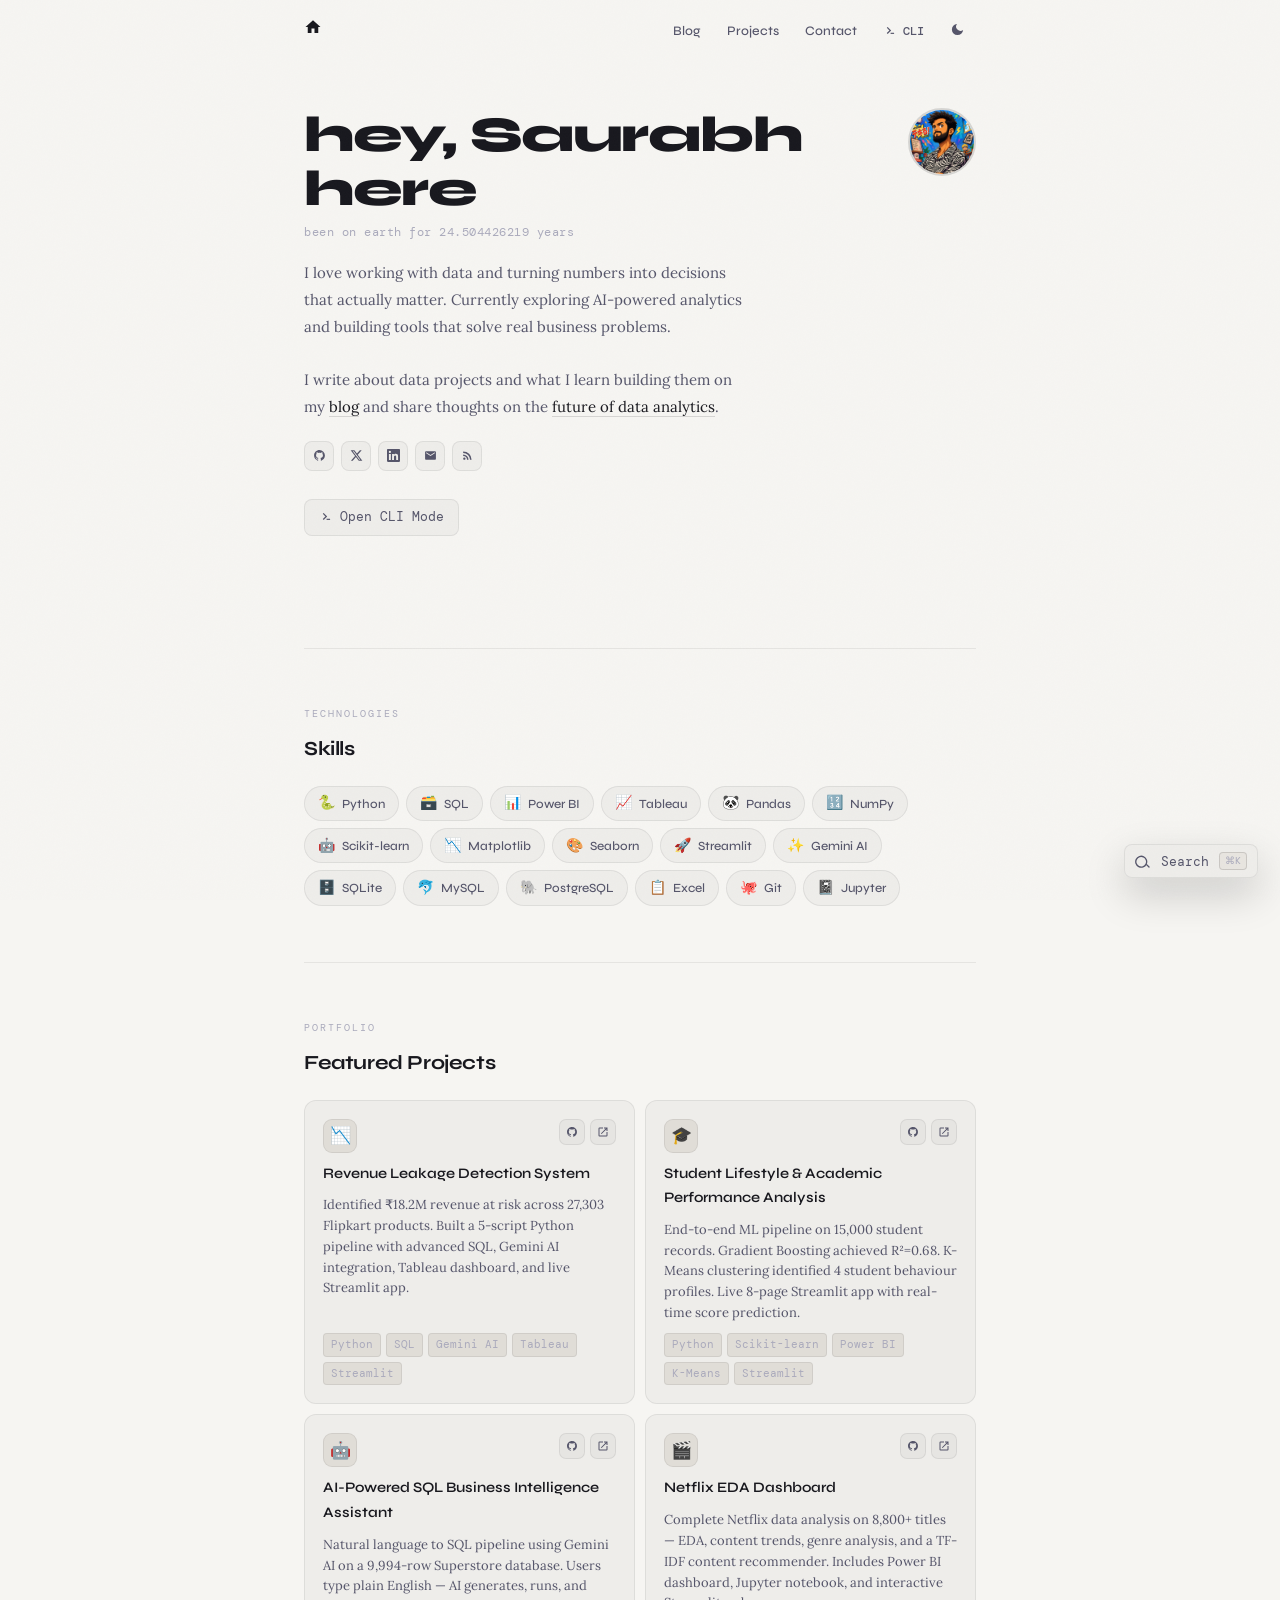
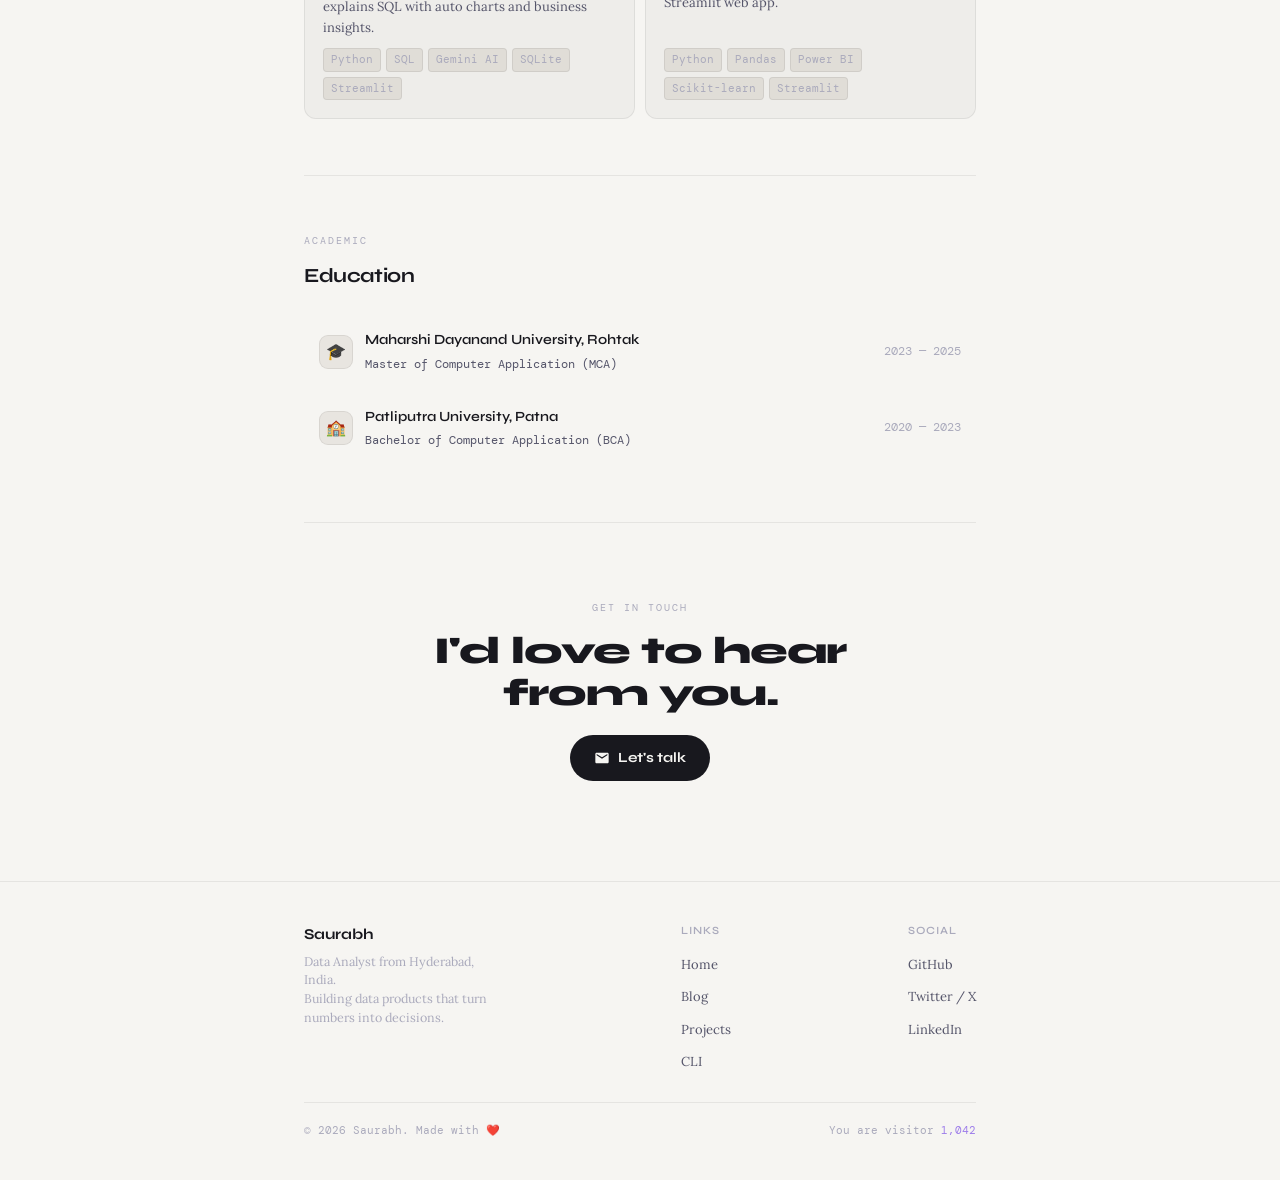
==== index.html @ 4513fb83 "first commit" ====
<!DOCTYPE html>
<html lang="en" data-theme="dark">
<head>
  <meta charset="UTF-8" />
  <meta name="viewport" content="width=device-width, initial-scale=1.0" />
  <title>Saurabh — Data Analyst</title>
  <meta name="description" content="Data Analyst with a passion for extracting insights from data." />
  <link rel="icon" type="image/png" href="assets/photo1.png">
  <link rel="preconnect" href="https://fonts.googleapis.com" />
  <link rel="preconnect" href="https://fonts.gstatic.com" crossorigin />
  <link href="https://fonts.googleapis.com/css2?family=Syne:wght@400;500;600;700;800&family=DM+Mono:ital,wght@0,300;0,400;0,500;1,300&family=Lora:ital,wght@0,400;0,500;1,400&display=swap" rel="stylesheet" />
  <link rel="stylesheet" href="css/style.css" />
  <script>
    (function(){const t=localStorage.getItem('theme');if(t)document.documentElement.setAttribute('data-theme',t);})();
  </script>
</head>
<body>

<!-- TOP NAV -->
<nav class="top-nav" id="top-nav">
  <div class="wrap nav-row">
    <a href="index.html" class="nav-logo" title="Home" aria-label="Home">
      <svg width="18" height="18" viewBox="0 0 24 24" fill="currentColor"><path d="M10 20v-6h4v6h5v-8h3L12 3 2 12h3v8z"/></svg>
    </a>
    <button class="nav-btn nav-theme-mobile" onclick="toggleTheme()" title="Toggle theme">
      <span class="theme-icon"></span>
    </button>
    <button class="nav-toggle" id="nav-toggle" aria-label="Open menu" aria-expanded="false">
      <span></span>
    </button>
    <div class="nav-right">
      <a href="pages/blog.html" class="nav-link">Blog</a>
      <a href="#projects" class="nav-link">Projects</a>
      <a href="#contact" class="nav-link">Contact</a>
      <a href="pages/cli.html" class="nav-link" style="font-family:var(--f-mono);font-size:12px">
        <svg width="14" height="14" viewBox="0 0 24 24" fill="currentColor"><path d="m8 5-1.5 1.5L11 11l-4.5 4.5L8 17l6-6z"/><path d="M13 15h6v2h-6z"/></svg>
        CLI
      </a>
      <button class="nav-search-btn" data-search-trigger title="Search (⌘K)">
        <svg viewBox="0 0 24 24"><path d="M21 21l-4.35-4.35M16.65 16.65A7.5 7.5 0 1 0 2 9.5a7.5 7.5 0 0 0 14.65 7.15z" stroke="currentColor" stroke-width="2" fill="none" stroke-linecap="round"/></svg>
        Search
        <span class="nav-search-kbd">⌘K</span>
      </button>
      <button class="nav-btn" onclick="toggleTheme()" title="Toggle theme">
        <span class="theme-icon"></span>
      </button>
    </div>
  </div>
  <div class="mobile-nav-panel" id="mobile-nav-panel" aria-hidden="true">
    <a href="pages/blog.html" class="nav-link">Blog</a>
    <a href="#projects" class="nav-link">Projects</a>
    <a href="#contact" class="nav-link">Contact</a>
    <a href="pages/cli.html" class="nav-link" style="font-family:var(--f-mono);font-size:12px">
      <svg width="14" height="14" viewBox="0 0 24 24" fill="currentColor"><path d="m8 5-1.5 1.5L11 11l-4.5 4.5L8 17l6-6z"/><path d="M13 15h6v2h-6z"/></svg>
      CLI
    </a>
    <button class="nav-search-btn" data-search-trigger title="Search (⌘K)">
      <svg viewBox="0 0 24 24"><path d="M21 21l-4.35-4.35M16.65 16.65A7.5 7.5 0 1 0 2 9.5a7.5 7.5 0 0 0 14.65 7.15z" stroke="currentColor" stroke-width="2" fill="none" stroke-linecap="round"/></svg>
      Search
      <span class="nav-search-kbd">⌘K</span>
    </button>
  </div>
</nav>

<!-- HERO -->
<section class="hero">
  <div class="wrap">
    <div class="hero-top">
      <div class="hero-text">
        <h1 class="hero-h1">hey, Saurabh<br>here</h1>
        <p class="hero-tag">been on earth for <span id="age-text">22.000000000</span> years</p>
        <p class="hero-bio">
           I love working with data and turning numbers into decisions 
  that actually matter. Currently exploring AI-powered analytics 
  and building tools that solve real business problems.<br><br>
          I write about data projects and what I learn building them on 
  my <a href="pages/blog.html">blog</a> and share thoughts on the
          <a href="https://twitter.com/" target="_blank" rel="noopener">future of data analytics</a>.
        </p>
        <div class="social-row">
          <a href="https://github.com/SaurabhAnand56" target="_blank" rel="noopener" class="soc-link" title="GitHub">
            <svg viewBox="0 0 24 24"><path d="M12 2C6.48 2 2 6.48 2 12c0 4.42 2.87 8.17 6.84 9.5.5.08.66-.23.66-.5v-1.69c-2.77.6-3.36-1.34-3.36-1.34-.46-1.16-1.11-1.47-1.11-1.47-.91-.62.07-.6.07-.6 1 .07 1.53 1.03 1.53 1.03.87 1.52 2.34 1.07 2.91.83.09-.65.35-1.09.63-1.34-2.22-.25-4.55-1.11-4.55-4.92 0-1.11.38-2 1.03-2.71-.1-.25-.45-1.29.1-2.64 0 0 .84-.27 2.75 1.02.79-.22 1.65-.33 2.5-.33s1.71.11 2.5.33c1.91-1.29 2.75-1.02 2.75-1.02.55 1.35.2 2.39.1 2.64.65.71 1.03 1.6 1.03 2.71 0 3.82-2.34 4.66-4.57 4.91.36.31.69.92.69 1.85V21c0 .27.16.59.67.5C19.14 20.16 22 16.42 22 12A10 10 0 0 0 12 2z"/></svg>
          </a>
          <a href="https://x.com/Saurabh_Anand56" target="_blank" rel="noopener" class="soc-link" title="Twitter">
            <svg viewBox="0 0 24 24"><path d="M18.244 2.25h3.308l-7.227 8.26 8.502 11.24H16.17l-5.214-6.817L4.99 21.75H1.68l7.73-8.835L1.254 2.25H8.08l4.713 6.231zm-1.161 17.52h1.833L7.084 4.126H5.117z"/></svg>
          </a>
          <a href="https://www.linkedin.com/in/saurabhanand56/" target="_blank" rel="noopener" class="soc-link" title="LinkedIn">
            <svg viewBox="0 0 24 24"><path d="M20.447 20.452h-3.554v-5.569c0-1.328-.027-3.037-1.852-3.037-1.853 0-2.136 1.445-2.136 2.939v5.667H9.351V9h3.414v1.561h.046c.477-.9 1.637-1.85 3.37-1.85 3.601 0 4.267 2.37 4.267 5.455v6.286zM5.337 7.433a2.062 2.062 0 0 1-2.063-2.065 2.064 2.064 0 1 1 2.063 2.065zm1.782 13.019H3.555V9h3.564v11.452zM22.225 0H1.771C.792 0 0 .774 0 1.729v20.542C0 23.227.792 24 1.771 24h20.451C23.2 24 24 23.227 24 22.271V1.729C24 .774 23.2 0 22.222 0h.003z"/></svg>
          </a>
          <a href="mailto:saurabhcimage@gmail.com" class="soc-link" title="Email">
            <svg viewBox="0 0 24 24"><path d="M20 4H4c-1.1 0-2 .9-2 2v12c0 1.1.9 2 2 2h16c1.1 0 2-.9 2-2V6c0-1.1-.9-2-2-2zm0 4-8 5-8-5V6l8 5 8-5v2z"/></svg>
          </a>
          <a href="#" class="soc-link" title="RSS Feed">
            <svg viewBox="0 0 24 24"><path d="M6.18 15.64a2.18 2.18 0 0 1 2.18 2.18C8.36 19.01 7.38 20 6.18 20 4.98 20 4 19.01 4 17.82a2.18 2.18 0 0 1 2.18-2.18M4 4.44A15.56 15.56 0 0 1 19.56 20h-2.83A12.73 12.73 0 0 0 4 7.27V4.44m0 5.66a9.9 9.9 0 0 1 9.9 9.9h-2.83A7.07 7.07 0 0 0 4 12.93V10.1z"/></svg>
          </a>
        </div>
      </div>

      <div class="flip-wrap" title="Hover me!">
        <div class="flip-inner">
          <div class="flip-front">
            <div class="avatar-placeholder">
              <img src="assets/photo1.png" alt="Saurabh Anand">
        
        
      </div>
          </div>
          <div class="flip-back">
            <div class="avatar-placeholder"><img src="assets/photo2.png" alt="Saurabh Anand"></div>
          </div>
        </div>
      </div>
    </div>

    <div class="hero-actions">
      <a href="pages/cli.html" style="display:inline-flex;align-items:center;gap:7px;font-family:var(--f-mono);font-size:12.5px;color:var(--text2);padding:7px 14px;border-radius:8px;border:1px solid var(--border);background:var(--surface);transition:all .2s;text-decoration:none" onmouseover="this.style.borderColor='var(--border2)';this.style.color='var(--text)'" onmouseout="this.style.borderColor='var(--border)';this.style.color='var(--text2)'">
        <svg width="14" height="14" viewBox="0 0 24 24" fill="currentColor"><path d="m8 5-1.5 1.5L11 11l-4.5 4.5L8 17l6-6z"/><path d="M13 15h6v2h-6z"/></svg>
        Open CLI Mode
      </a>
    </div>
  </div>
</section>

<div class="wrap">

  <!-- SKILLS -->
  <div class="sec-divider"></div>
  <section id="skills" class="reveal">
    <p class="sec-label">Technologies</p>
    <p class="sec-title">Skills</p>
   <div class="skills-wrap">
  <span class="skill-pill"><span class="si">🐍</span> Python</span>
  <span class="skill-pill"><span class="si">🗃️</span> SQL</span>
  <span class="skill-pill"><span class="si">📊</span> Power BI</span>
  <span class="skill-pill"><span class="si">📈</span> Tableau</span>
  <span class="skill-pill"><span class="si">🐼</span> Pandas</span>
  <span class="skill-pill"><span class="si">🔢</span> NumPy</span>
  <span class="skill-pill"><span class="si">🤖</span> Scikit-learn</span>
  <span class="skill-pill"><span class="si">📉</span> Matplotlib</span>
  <span class="skill-pill"><span class="si">🎨</span> Seaborn</span>
  <span class="skill-pill"><span class="si">🚀</span> Streamlit</span>
  <span class="skill-pill"><span class="si">✨</span> Gemini AI</span>
  <span class="skill-pill"><span class="si">🗄️</span> SQLite</span>
  <span class="skill-pill"><span class="si">🐬</span> MySQL</span>
  <span class="skill-pill"><span class="si">🐘</span> PostgreSQL</span>
  <span class="skill-pill"><span class="si">📋</span> Excel</span>
  <span class="skill-pill"><span class="si">🐙</span> Git</span>
  <span class="skill-pill"><span class="si">📓</span> Jupyter</span>
</div>
  </section>

  <!-- WORK EXPERIENCE -->
  <!-- <div class="sec-divider"></div>
  <section id="work" class="reveal">
    <p class="sec-label">Career</p>
    <p class="sec-title">Work Experience</p>
    <div class="work-list">
      <div class="work-item">
        <div class="work-l">
          <div class="work-logo">🏢</div>
          <div>
            <div class="work-company">ABC Tech <span class="tag-pill">Full-time</span></div>
            <div class="work-role">Full Stack Developer</div>
          </div>
        </div>
        <div class="work-date">Jan 2024 — Present</div>
      </div>
      <div class="work-item">
        <div class="work-l">
          <div class="work-logo">💼</div>
          <div>
            <div class="work-company">Freelance</div>
            <div class="work-role">Full Stack Developer</div>
          </div>
        </div>
        <div class="work-date">2023 — Present</div>
      </div>
    </div>
  </section> -->

  <!-- PROJECTS -->
  <div class="sec-divider"></div>
  <section id="projects" class="reveal">
    <p class="sec-label">Portfolio</p>
    <p class="sec-title">Featured Projects</p>
    <div class="proj-grid">
    <!-- Project 1 — Revenue Leakage Detection -->
<div class="proj-card stagger-1 reveal">
  <div class="proj-top">
    <div class="proj-icon">📉</div>
    <div class="proj-links">
      <a href="https://bit.ly/4cAy01D" target="_blank" class="proj-link" title="GitHub"><svg viewBox="0 0 24 24"><path d="M12 2C6.48 2 2 6.48 2 12c0 4.42 2.87 8.17 6.84 9.5.5.08.66-.23.66-.5v-1.69c-2.77.6-3.36-1.34-3.36-1.34-.46-1.16-1.11-1.47-1.11-1.47-.91-.62.07-.6.07-.6 1 .07 1.53 1.03 1.53 1.03.87 1.52 2.34 1.07 2.91.83.09-.65.35-1.09.63-1.34-2.22-.25-4.55-1.11-4.55-4.92 0-1.11.38-2 1.03-2.71-.1-.25-.45-1.29.1-2.64 0 0 .84-.27 2.75 1.02.79-.22 1.65-.33 2.5-.33s1.71.11 2.5.33c1.91-1.29 2.75-1.02 2.75-1.02.55 1.35.2 2.39.1 2.64.65.71 1.03 1.6 1.03 2.71 0 3.82-2.34 4.66-4.57 4.91.36.31.69.92.69 1.85V21c0 .27.16.59.67.5C19.14 20.16 22 16.42 22 12A10 10 0 0 0 12 2z"/></svg></a>
      <a href="https://bit.ly/4uf8DZe" target="_blank" class="proj-link" title="Live Demo"><svg viewBox="0 0 24 24"><path d="M19 19H5V5h7V3H5a2 2 0 0 0-2 2v14a2 2 0 0 0 2 2h14a2 2 0 0 0 2-2v-7h-2v7zM14 3v2h3.59l-9.83 9.83 1.41 1.41L19 6.41V10h2V3h-7z"/></svg></a>
    </div>
  </div>
  <div class="proj-name">Revenue Leakage Detection System</div>
  <div class="proj-desc">Identified ₹18.2M revenue at risk across 27,303 Flipkart products. Built a 5-script Python pipeline with advanced SQL, Gemini AI integration, Tableau dashboard, and live Streamlit app.</div>
  <div class="proj-tags"><span class="proj-tag">Python</span><span class="proj-tag">SQL</span><span class="proj-tag">Gemini AI</span><span class="proj-tag">Tableau</span><span class="proj-tag">Streamlit</span></div>
</div>

      <!-- Project 2 — Student Lifestyle ML -->
<div class="proj-card stagger-2 reveal">
  <div class="proj-top">
    <div class="proj-icon">🎓</div>
    <div class="proj-links">
      <a href="https://bit.ly/student-perf-analysis" target="_blank" class="proj-link" title="GitHub"><svg viewBox="0 0 24 24"><path d="M12 2C6.48 2 2 6.48 2 12c0 4.42 2.87 8.17 6.84 9.5.5.08.66-.23.66-.5v-1.69c-2.77.6-3.36-1.34-3.36-1.34-.46-1.16-1.11-1.47-1.11-1.47-.91-.62.07-.6.07-.6 1 .07 1.53 1.03 1.53 1.03.87 1.52 2.34 1.07 2.91.83.09-.65.35-1.09.63-1.34-2.22-.25-4.55-1.11-4.55-4.92 0-1.11.38-2 1.03-2.71-.1-.25-.45-1.29.1-2.64 0 0 .84-.27 2.75 1.02.79-.22 1.65-.33 2.5-.33s1.71.11 2.5.33c1.91-1.29 2.75-1.02 2.75-1.02.55 1.35.2 2.39.1 2.64.65.71 1.03 1.6 1.03 2.71 0 3.82-2.34 4.66-4.57 4.91.36.31.69.92.69 1.85V21c0 .27.16.59.67.5C19.14 20.16 22 16.42 22 12A10 10 0 0 0 12 2z"/></svg></a>
      <a href="https://bit.ly/student-life-perf" target="_blank" class="proj-link" title="Live Demo"><svg viewBox="0 0 24 24"><path d="M19 19H5V5h7V3H5a2 2 0 0 0-2 2v14a2 2 0 0 0 2 2h14a2 2 0 0 0 2-2v-7h-2v7zM14 3v2h3.59l-9.83 9.83 1.41 1.41L19 6.41V10h2V3h-7z"/></svg></a>
    </div>
  </div>
  <div class="proj-name">Student Lifestyle & Academic Performance Analysis</div>
  <div class="proj-desc">End-to-end ML pipeline on 15,000 student records. Gradient Boosting achieved R²=0.68. K-Means clustering identified 4 student behaviour profiles. Live 8-page Streamlit app with real-time score prediction.</div>
  <div class="proj-tags"><span class="proj-tag">Python</span><span class="proj-tag">Scikit-learn</span><span class="proj-tag">Power BI</span><span class="proj-tag">K-Means</span><span class="proj-tag">Streamlit</span></div>
</div>

      <!-- Project 3 — AI SQL BI Assistant -->
<div class="proj-card stagger-3 reveal">
  <div class="proj-top">
    <div class="proj-icon">🤖</div>
    <div class="proj-links">
      <a href="https://bit.ly/42uY5sT" target="_blank" class="proj-link" title="GitHub"><svg viewBox="0 0 24 24"><path d="M12 2C6.48 2 2 6.48 2 12c0 4.42 2.87 8.17 6.84 9.5.5.08.66-.23.66-.5v-1.69c-2.77.6-3.36-1.34-3.36-1.34-.46-1.16-1.11-1.47-1.11-1.47-.91-.62.07-.6.07-.6 1 .07 1.53 1.03 1.53 1.03.87 1.52 2.34 1.07 2.91.83.09-.65.35-1.09.63-1.34-2.22-.25-4.55-1.11-4.55-4.92 0-1.11.38-2 1.03-2.71-.1-.25-.45-1.29.1-2.64 0 0 .84-.27 2.75 1.02.79-.22 1.65-.33 2.5-.33s1.71.11 2.5.33c1.91-1.29 2.75-1.02 2.75-1.02.55 1.35.2 2.39.1 2.64.65.71 1.03 1.6 1.03 2.71 0 3.82-2.34 4.66-4.57 4.91.36.31.69.92.69 1.85V21c0 .27.16.59.67.5C19.14 20.16 22 16.42 22 12A10 10 0 0 0 12 2z"/></svg></a>
      <a href="https://bit.ly/4cUtPwB" target="_blank" class="proj-link" title="Live Demo"><svg viewBox="0 0 24 24"><path d="M19 19H5V5h7V3H5a2 2 0 0 0-2 2v14a2 2 0 0 0 2 2h14a2 2 0 0 0 2-2v-7h-2v7zM14 3v2h3.59l-9.83 9.83 1.41 1.41L19 6.41V10h2V3h-7z"/></svg></a>
    </div>
  </div>
  <div class="proj-name">AI-Powered SQL Business Intelligence Assistant</div>
  <div class="proj-desc">Natural language to SQL pipeline using Gemini AI on a 9,994-row Superstore database. Users type plain English — AI generates, runs, and explains SQL with auto charts and business insights.</div>
  <div class="proj-tags"><span class="proj-tag">Python</span><span class="proj-tag">SQL</span><span class="proj-tag">Gemini AI</span><span class="proj-tag">SQLite</span><span class="proj-tag">Streamlit</span></div>
</div>

      <!-- Project 4 — Netflix EDA Dashboard -->
<div class="proj-card stagger-4 reveal">
  <div class="proj-top">
    <div class="proj-icon">🎬</div>
    <div class="proj-links">
      <a href="https://bit.ly/4t6y6Tt" target="_blank" class="proj-link" title="GitHub"><svg viewBox="0 0 24 24"><path d="M12 2C6.48 2 2 6.48 2 12c0 4.42 2.87 8.17 6.84 9.5.5.08.66-.23.66-.5v-1.69c-2.77.6-3.36-1.34-3.36-1.34-.46-1.16-1.11-1.47-1.11-1.47-.91-.62.07-.6.07-.6 1 .07 1.53 1.03 1.53 1.03.87 1.52 2.34 1.07 2.91.83.09-.65.35-1.09.63-1.34-2.22-.25-4.55-1.11-4.55-4.92 0-1.11.38-2 1.03-2.71-.1-.25-.45-1.29.1-2.64 0 0 .84-.27 2.75 1.02.79-.22 1.65-.33 2.5-.33s1.71.11 2.5.33c1.91-1.29 2.75-1.02 2.75-1.02.55 1.35.2 2.39.1 2.64.65.71 1.03 1.6 1.03 2.71 0 3.82-2.34 4.66-4.57 4.91.36.31.69.92.69 1.85V21c0 .27.16.59.67.5C19.14 20.16 22 16.42 22 12A10 10 0 0 0 12 2z"/></svg></a>
      <a href="https://netflixeda.streamlit.app/" target="_blank" class="proj-link" title="Live Demo"><svg viewBox="0 0 24 24"><path d="M19 19H5V5h7V3H5a2 2 0 0 0-2 2v14a2 2 0 0 0 2 2h14a2 2 0 0 0 2-2v-7h-2v7zM14 3v2h3.59l-9.83 9.83 1.41 1.41L19 6.41V10h2V3h-7z"/></svg></a>
    </div>
  </div>
  <div class="proj-name">Netflix EDA Dashboard</div>
  <div class="proj-desc">Complete Netflix data analysis on 8,800+ titles — EDA, content trends, genre analysis, and a TF-IDF content recommender. Includes Power BI dashboard, Jupyter notebook, and interactive Streamlit web app.</div>
  <div class="proj-tags"><span class="proj-tag">Python</span><span class="proj-tag">Pandas</span><span class="proj-tag">Power BI</span><span class="proj-tag">Scikit-learn</span><span class="proj-tag">Streamlit</span></div>
</div>

      
    </div>
  </section>

  <!-- EDUCATION -->
<div class="sec-divider"></div>
<section id="education" class="reveal">
  <p class="sec-label">Academic</p>
  <p class="sec-title">Education</p>
  <div class="edu-list">

    <div class="edu-item">
      <div class="edu-l">
        <div class="edu-logo">🎓</div>
        <div>
          <div class="edu-school">Maharshi Dayanand University, Rohtak</div>
          <div class="edu-degree">Master of Computer Application (MCA)</div>
        </div>
      </div>
      <div class="edu-date">2023 — 2025</div>
    </div>

    <div class="edu-item">
      <div class="edu-l">
        <div class="edu-logo">🏫</div>
        <div>
          <div class="edu-school">Patliputra University, Patna</div>
          <div class="edu-degree">Bachelor of Computer Application (BCA)</div>
        </div>
      </div>
      <div class="edu-date">2020 — 2023</div>
    </div>

  </div>
</section>

  <!-- CONTACT -->
  <div class="sec-divider"></div>
  <section id="contact" class="contact-section reveal">
    <p class="contact-label">Get in touch</p>
    <h2 class="contact-h">I'd love to hear<br>from you.</h2>
    <a href="mailto:saurabhcimage@gmail.com" class="cta-btn">
      <svg width="16" height="16" viewBox="0 0 24 24" fill="currentColor"><path d="M20 4H4c-1.1 0-2 .9-2 2v12c0 1.1.9 2 2 2h16c1.1 0 2-.9 2-2V6c0-1.1-.9-2-2-2zm0 4-8 5-8-5V6l8 5 8-5v2z"/></svg>
      Let's talk
    </a>
  </section>

</div>

<!-- FOOTER -->
<footer>
  <div class="wrap">
    <div class="footer-row">
      <div class="footer-brand">
        <div class="brand-name">Saurabh</div>
<p>Data Analyst from Hyderabad, India.<br>
Building data products that turn numbers into decisions.</p>
      </div>
      <div class="footer-col">
        <h4>Links</h4>
        <ul>
          <li><a href="index.html">Home</a></li>
          <li><a href="pages/blog.html">Blog</a></li>
          <li><a href="#projects">Projects</a></li>
          <li><a href="pages/cli.html">CLI</a></li>
        </ul>
      </div>
      <div class="footer-col">
        <h4>Social</h4>
        <ul>
          <li><a href="https://github.com/SaurabhAnand56" target="_blank">GitHub</a></li>
          <li><a href="https://x.com/Saurabh_Anand56" target="_blank">Twitter / X</a></li>
          <li><a href="https://linkedin.com/in/saurabhanand56" target="_blank">LinkedIn</a></li>
        </ul>
      </div>
    </div>
    <div class="footer-bottom">
      <span>© 2026 Saurabh. Made with ❤️</span>
      <span>You are visitor <span class="visitor" id="visitor-count">—</span></span>
    </div>
  </div>
</footer>

<!-- BOTTOM DOCK -->
<nav class="dock" id="bottom-dock">
  <button class="dock-btn on" onclick="window.location.href='index.html'" title="Home">
    <svg viewBox="0 0 24 24"><path d="M10 20v-6h4v6h5v-8h3L12 3 2 12h3v8z"/></svg>
  </button>
  <button class="dock-btn" onclick="window.location.href='pages/blog.html'" title="Blog">
    <svg viewBox="0 0 24 24"><path d="M19 3H5c-1.1 0-2 .9-2 2v14c0 1.1.9 2 2 2h14c1.1 0 2-.9 2-2V5c0-1.1-.9-2-2-2zm-5 14H7v-2h7v2zm3-4H7v-2h10v2zm0-4H7V7h10v2z"/></svg>
  </button>
  <button class="dock-btn" onclick="window.location.href='index.html#projects'" title="Projects">
    <svg viewBox="0 0 24 24"><path d="M3 3h8v8H3zm10 0h8v8h-8zM3 13h8v8H3zm10 0h8v8h-8z"/></svg>
  </button>
  <div class="dock-sep"></div>
  <button class="dock-btn" onclick="window.location.href='pages/cli.html'" title="CLI Mode">
    <svg viewBox="0 0 24 24"><path d="m8 5-1.5 1.5L11 11l-4.5 4.5L8 17l6-6zm5 10h6v2h-6z"/></svg>
  </button>
  <button class="dock-btn" onclick="toggleTheme()" title="Toggle theme">
    <span class="theme-icon"></span>
  </button>
</nav>

<button class="search-float-btn" data-search-trigger title="Search (⌘K)">
  <svg viewBox="0 0 24 24"><path d="M21 21l-4.35-4.35M16.65 16.65A7.5 7.5 0 1 0 2 9.5a7.5 7.5 0 0 0 14.65 7.15z" stroke="currentColor" stroke-width="2" fill="none" stroke-linecap="round"/></svg>
  Search
  <span class="search-inp-kbd">⌘K</span>
</button>

<!-- SEARCH MODAL -->
<div class="search-overlay" id="search-overlay">
  <div class="search-box">
    <div class="search-input-row">
      <svg viewBox="0 0 24 24"><path d="M21 21l-4.35-4.35M16.65 16.65A7.5 7.5 0 1 0 2 9.5a7.5 7.5 0 0 0 14.65 7.15z" stroke="currentColor" stroke-width="2" fill="none" stroke-linecap="round"/></svg>
      <input id="search-inp" class="search-inp" type="text" placeholder="Type a command or search..." autocomplete="off" spellcheck="false" />
      <button class="search-close-btn" type="button" aria-label="Close search">×</button>
      <span class="search-inp-kbd">ESC</span>
    </div>
    <div class="search-results" id="search-results"></div>
    <div class="search-footer">
      <span class="search-footer-kbd">↑↓</span> navigate &nbsp;
      <span class="search-footer-kbd">↵</span> select &nbsp;
      <span class="search-footer-kbd">ESC</span> close
    </div>
  </div>
</div>

<script src="js/main.js"></script>
</body>
</html>
---- css/style.css ----
/* ================================================
   SAURABH PORTFOLIO — style.css
   ================================================ */

@import url('https://fonts.googleapis.com/css2?family=Syne:wght@400;500;600;700;800&family=DM+Mono:ital,wght@0,300;0,400;0,500;1,300&family=Lora:ital,wght@0,400;0,500;1,400&display=swap');

/* ── TOKENS ── */
:root {
  --bg:          #0c0c0f;
  --bg2:         #111115;
  --bg3:         #18181e;
  --bg4:         #202028;
  --surface:     rgba(255,255,255,0.035);
  --surface2:    rgba(255,255,255,0.07);
  --border:      rgba(255,255,255,0.07);
  --border2:     rgba(255,255,255,0.13);
  --text:        #ededf2;
  --text2:       #8888a0;
  --text3:       #44445a;
  --accent:      #9d7dea;
  --accent-glow: rgba(157,125,234,0.18);
  --green:       #4ade80;
  --yellow:      #fbbf24;
  --red:         #f87171;
  --radius:      12px;
  --shadow:      0 8px 40px rgba(0,0,0,0.55);
  --f-head:      'Syne', sans-serif;
  --f-body:      'Lora', serif;
  --f-mono:      'DM Mono', monospace;
  --ease:        cubic-bezier(0.4,0,0.2,1);
}

[data-theme="light"] {
  --bg:       #f6f5f2;
  --bg2:      #efede9;
  --bg3:      #e8e5e0;
  --bg4:      #e0ddd7;
  --surface:  rgba(0,0,0,0.03);
  --surface2: rgba(0,0,0,0.06);
  --border:   rgba(0,0,0,0.07);
  --border2:  rgba(0,0,0,0.13);
  --text:     #18181e;
  --text2:    #55556a;
  --text3:    #aaaabc;
  --shadow:   0 8px 40px rgba(0,0,0,0.1);
  --accent-glow: rgba(157,125,234,0.12);
}

/* ── BASE ── */
*,*::before,*::after{box-sizing:border-box;margin:0;padding:0}
html{scroll-behavior:smooth}
body{
  font-family:var(--f-body);
  background:var(--bg);
  color:var(--text);
  line-height:1.7;
  font-size:15px;
  transition:background .35s var(--ease),color .35s var(--ease);
  overflow-x:hidden;
  min-height:100vh;
}
a{color:inherit;text-decoration:none}
img{max-width:100%;display:block}
button{cursor:pointer;font-family:inherit}

/* subtle grain */
body::after{
  content:'';position:fixed;inset:0;
  background-image:url("data:image/svg+xml,%3Csvg xmlns='http://www.w3.org/2000/svg' width='300' height='300'%3E%3Cfilter id='n'%3E%3CfeTurbulence type='fractalNoise' baseFrequency='0.75' numOctaves='4' stitchTiles='stitch'/%3E%3C/filter%3E%3Crect width='300' height='300' filter='url(%23n)' opacity='1'/%3E%3C/svg%3E");
  opacity:.022;pointer-events:none;z-index:9999;
}

/* ── LAYOUT ── */
.wrap{max-width:720px;margin:0 auto;padding:0 24px}

/* ── TOP NAV ── */
.top-nav{
  position:fixed;top:0;left:0;right:0;z-index:500;
  padding:14px 0;
  transition:background .3s,border-color .3s,transform .3s,opacity .3s;
  border-bottom:1px solid transparent;
}
.top-nav.scrolled{
  background:rgba(12,12,15,.85);
  border-bottom-color:var(--border);
  backdrop-filter:blur(20px);
  -webkit-backdrop-filter:blur(20px);
}
.top-nav.hidden{
  transform:translateY(-100%);
  opacity:0;
  pointer-events:none;
}
[data-theme="light"] .top-nav.scrolled{background:rgba(246,245,242,.85)}
.nav-row{display:flex;align-items:center;justify-content:space-between}
.nav-logo{
  font-family:var(--f-head);font-size:14px;font-weight:700;
  color:var(--text);letter-spacing:-.3px;
}
.nav-right{display:flex;align-items:center;gap:4px}
.nav-toggle{display:none;align-items:center;justify-content:center;width:40px;height:40px;border:1px solid var(--border);border-radius:14px;background:var(--surface);color:var(--text2);cursor:pointer;transition:all .2s}
.nav-toggle:hover{background:var(--surface2);color:var(--text)}
.nav-toggle span{position:relative;width:18px;height:2px;background:currentColor;border-radius:2px}
.nav-toggle span::before,.nav-toggle span::after{content:'';position:absolute;left:0;width:18px;height:2px;background:currentColor;border-radius:2px}
.nav-toggle span::before{top:-6px}
.nav-toggle span::after{bottom:-6px}
.mobile-nav-panel{display:none;}
.nav-link,.nav-btn{
  font-family:var(--f-head);font-size:13px;font-weight:500;
  color:var(--text2);padding:6px 11px;border-radius:8px;
  border:none;background:transparent;
  transition:color .2s,background .2s;
  display:flex;align-items:center;gap:6px;
  text-decoration:none;
}
.nav-theme-mobile.nav-btn{display:none}
.nav-link:hover,.nav-btn:hover{color:var(--text);background:var(--surface2)}
.nav-link.active{color:var(--text)}
.nav-btn svg{width:15px;height:15px;fill:currentColor}

/* ── SEARCH BUTTON IN NAV ── */
.nav-search-btn{
  display:none;align-items:center;gap:7px;
  font-family:var(--f-mono);font-size:11.5px;
  color:var(--text3);padding:5px 10px;border-radius:8px;
  border:1px solid var(--border);background:var(--surface);
  cursor:pointer;transition:all .2s;
}
.nav-search-btn:hover{color:var(--text2);border-color:var(--border2);background:var(--surface2)}
.nav-search-btn svg{width:13px;height:13px;fill:currentColor;flex-shrink:0}
.nav-search-kbd{
  font-family:var(--f-mono);font-size:10px;
  color:var(--text3);background:var(--bg3);
  border:1px solid var(--border2);border-radius:4px;
  padding:1px 5px;line-height:1.4;
}
.search-close-btn{
  background:transparent;border:none;color:var(--text3);
  font-size:18px;width:30px;height:30px;
  display:flex;align-items:center;justify-content:center;
  border-radius:10px;cursor:pointer;transition:color .2s,background .2s;
}
.search-close-btn:hover{color:var(--text);background:var(--surface2)}

.search-float-btn{
  position:fixed;right:22px;bottom:22px;
  z-index:910;
  display:flex;align-items:center;gap:10px;
  padding:7px 10px;
  border-radius:8px;
  border:1px solid var(--border);
  background:var(--surface);
  color:var(--text2);
  font-family:var(--f-mono);
  font-size:13px;
  transition:transform .2s,background .2s,color .2s,box-shadow .2s;
  box-shadow:0 16px 40px rgba(0,0,0,.18);
}
.search-float-btn:hover{
  background:var(--surface2);
  color:var(--text);
  transform:translateY(-2px);
}
.search-float-btn svg{width:16px;height:16px;fill:currentColor;flex-shrink:0}
.search-float-btn .search-inp-kbd{
  font-family:var(--f-mono);font-size:10px;
  color:var(--text3);background:var(--bg3);
  border:1px solid var(--border2);border-radius:4px;
  padding:1px 5px;line-height:1.4;
}

/* ── BOTTOM DOCK ── */
.dock{
  position:fixed;bottom:24px;left:50%;
  transform:translateX(-50%) translateY(80px);
  z-index:600;
  background:var(--bg3);
  border:1px solid var(--border2);
  border-radius:100px;
  padding:8px 16px;
  display:flex;align-items:center;gap:2px;
  backdrop-filter:blur(24px);-webkit-backdrop-filter:blur(24px);
  box-shadow:var(--shadow);
  opacity:0;
  transition:transform .45s cubic-bezier(.34,1.56,.64,1), opacity .3s;
}
.dock.show{transform:translateX(-50%) translateY(0);opacity:1}
.dock-btn{
  width:34px;height:34px;border-radius:50%;
  background:transparent;border:none;
  color:var(--text2);
  display:flex;align-items:center;justify-content:center;
  transition:background .2s,color .2s,transform .2s;
  font-size:16px;position:relative;
}
.dock-btn:hover{background:var(--surface2);color:var(--text);transform:translateY(-3px)}
.dock-btn.on{color:var(--accent)}
.dock-btn svg{width:16px;height:16px;fill:currentColor}
.dock-sep{width:1px;height:18px;background:var(--border);margin:0 4px;flex-shrink:0}

/* ── PROFILE FLIP CARD ── */
.flip-wrap{
  position:relative;width:68px;height:68px;
  flex-shrink:0;perspective:700px;
}
.flip-inner{
  width:100%;height:100%;
  transform-style:preserve-3d;
  transition:transform .65s cubic-bezier(.4,0,.2,1);
}
.flip-wrap:hover .flip-inner{transform:rotateY(180deg)}
.flip-front,.flip-back{
  position:absolute;inset:0;border-radius:50%;
  overflow:hidden;backface-visibility:hidden;
  -webkit-backface-visibility:hidden;
  border:2px solid var(--border2);
}
.flip-back{
  transform:rotateY(180deg);
  border-color:var(--accent);
  box-shadow:0 0 0 3px var(--accent-glow);
}
.flip-front img,.flip-back img{width:100%;height:100%;object-fit:cover}

/* placeholder avatar */
.avatar-placeholder{
  width:100%;height:100%;
  background:var(--bg4);
  display:flex;align-items:center;justify-content:center;
  font-size:26px;
  user-select:none;
}

/* ── HERO ── */
.hero{padding:108px 0 56px}
.hero-top{
  display:flex;align-items:flex-start;
  justify-content:space-between;gap:20px;
  margin-bottom:28px;
}
.hero-h1{
  font-family:var(--f-head);
  font-size:clamp(34px,6vw,50px);
  font-weight:800;line-height:1.08;
  letter-spacing:-1.5px;color:var(--text);
  margin-bottom:6px;
}
.hero-tag{
  font-family:var(--f-mono);font-size:12px;
  color:var(--text3);letter-spacing:.5px;margin-bottom:18px;
}
.hero-bio{font-size:15px;color:var(--text2);max-width:440px;line-height:1.78}
.hero-bio a{
  color:var(--text);
  border-bottom:1px solid var(--border2);
  transition:border-color .2s,color .2s;
}
.hero-bio a:hover{color:var(--accent);border-color:var(--accent)}
.hero-actions{
  display:flex;align-items:center;gap:10px;
  flex-wrap:wrap;margin-top:24px;
}

/* ── SOCIAL ROW ── */
.social-row{display:flex;align-items:center;gap:7px;margin-top:20px}
.soc-link{
  width:30px;height:30px;border-radius:8px;
  border:1px solid var(--border);background:var(--surface);
  display:flex;align-items:center;justify-content:center;
  color:var(--text2);transition:all .2s;
}
.soc-link:hover{
  background:var(--bg3);border-color:var(--border2);
  color:var(--text);transform:translateY(-2px);
}
.soc-link svg{width:13px;height:13px;fill:currentColor}

/* ── SECTION META ── */
.sec-label{
  font-family:var(--f-mono);font-size:10px;
  letter-spacing:2px;text-transform:uppercase;
  color:var(--text3);margin-bottom:10px;
}
.sec-title{
  font-family:var(--f-head);font-size:20px;font-weight:700;
  color:var(--text);letter-spacing:-.4px;margin-bottom:20px;
}
.sec-divider{height:1px;background:var(--border);margin:56px 0}

/* ── SKILLS ── */
.skills-wrap{display:flex;flex-wrap:wrap;gap:7px}
.skill-pill{
  display:flex;align-items:center;gap:7px;
  padding:6px 13px;
  background:var(--surface);border:1px solid var(--border);
  border-radius:100px;
  font-family:var(--f-head);font-size:12.5px;font-weight:500;
  color:var(--text2);transition:all .2s;
}
.skill-pill:hover{
  background:var(--bg3);border-color:var(--border2);
  color:var(--text);transform:translateY(-1px);
}
.skill-pill .si{font-size:14px;line-height:1}

/* ── WORK LIST ── */
.work-list{display:flex;flex-direction:column;gap:0}
.work-item{
  display:flex;align-items:center;
  justify-content:space-between;
  padding:15px 14px;border-radius:var(--radius);
  border:1px solid transparent;
  transition:all .2s;gap:14px;
}
.work-item:hover{background:var(--surface);border-color:var(--border)}
.work-l{display:flex;align-items:center;gap:13px}
.work-logo{
  width:38px;height:38px;border-radius:10px;
  background:var(--bg3);border:1px solid var(--border);
  display:flex;align-items:center;justify-content:center;
  font-size:17px;flex-shrink:0;
}
.work-company{
  font-family:var(--f-head);font-size:14px;font-weight:600;
  color:var(--text);display:flex;align-items:center;gap:7px;margin-bottom:2px;
}
.work-role{font-family:var(--f-mono);font-size:12px;color:var(--text2)}
.work-date{
  font-family:var(--f-mono);font-size:11.5px;
  color:var(--text3);white-space:nowrap;flex-shrink:0;
}
.tag-pill{
  font-family:var(--f-mono);font-size:10px;
  padding:2px 7px;border-radius:4px;
  background:var(--bg3);border:1px solid var(--border2);
  color:var(--text3);
}

/* ── PROJECTS ── */
.proj-grid{display:grid;grid-template-columns:1fr 1fr;gap:10px}
.proj-card{
  background:var(--surface);border:1px solid var(--border);
  border-radius:var(--radius);padding:18px;
  display:flex;flex-direction:column;gap:9px;
  transition:all .25s;
}
.proj-card:hover{
  background:var(--bg3);border-color:var(--border2);
  transform:translateY(-2px);box-shadow:var(--shadow);
}
.proj-top{display:flex;align-items:flex-start;justify-content:space-between}
.proj-icon{
  width:34px;height:34px;border-radius:9px;
  background:var(--bg4);border:1px solid var(--border);
  display:flex;align-items:center;justify-content:center;font-size:17px;
}
.proj-links{display:flex;gap:5px}
.proj-link{
  width:26px;height:26px;border-radius:7px;
  background:var(--surface);border:1px solid var(--border);
  display:flex;align-items:center;justify-content:center;
  color:var(--text2);transition:all .2s;
}
.proj-link:hover{color:var(--text);border-color:var(--border2);background:var(--bg4)}
.proj-link svg{width:12px;height:12px;fill:currentColor}
.proj-name{
  font-family:var(--f-head);font-size:14.5px;font-weight:600;color:var(--text)
}
.proj-desc{font-size:13px;color:var(--text2);line-height:1.6}
.proj-tags{display:flex;flex-wrap:wrap;gap:5px;margin-top:auto}
.proj-tag{
  font-family:var(--f-mono);font-size:10.5px;
  padding:2px 7px;background:var(--bg4);
  border:1px solid var(--border);border-radius:4px;color:var(--text3);
}

/* ── EDUCATION ── */
.edu-list{display:flex;flex-direction:column;gap:0}
.edu-item{
  display:flex;align-items:center;
  justify-content:space-between;
  padding:14px 14px;border-radius:var(--radius);
  border:1px solid transparent;transition:all .2s;gap:14px;
}
.edu-item:hover{background:var(--surface);border-color:var(--border)}
.edu-l{display:flex;align-items:center;gap:12px}
.edu-logo{
  width:34px;height:34px;border-radius:9px;
  background:var(--bg3);border:1px solid var(--border);
  display:flex;align-items:center;justify-content:center;font-size:16px;
  flex-shrink:0;
}
.edu-school{
  font-family:var(--f-head);font-size:14px;font-weight:600;
  color:var(--text);margin-bottom:2px;
}
.edu-degree{font-family:var(--f-mono);font-size:12px;color:var(--text2)}
.edu-date{
  font-family:var(--f-mono);font-size:11.5px;
  color:var(--text3);white-space:nowrap;flex-shrink:0;
}

/* ── CONTACT ── */
.contact-section{padding:20px 0 60px;text-align:center}
.contact-label{
  font-family:var(--f-mono);font-size:10px;
  letter-spacing:2px;text-transform:uppercase;
  color:var(--text3);margin-bottom:14px;
}
.contact-h{
  font-family:var(--f-head);
  font-size:clamp(26px,5vw,38px);
  font-weight:800;color:var(--text);
  letter-spacing:-1px;margin-bottom:22px;line-height:1.1;
}
.cta-btn{
  display:inline-flex;align-items:center;gap:8px;
  background:var(--text);color:var(--bg);
  font-family:var(--f-head);font-size:14px;font-weight:700;
  padding:11px 24px;border-radius:100px;
  border:none;transition:all .2s;text-decoration:none;
}
.cta-btn:hover{transform:translateY(-2px);box-shadow:0 8px 28px rgba(0,0,0,.3)}

/* ── FOOTER ── */
footer{border-top:1px solid var(--border);padding:40px 0;margin-top:40px}
.footer-row{
  display:flex;align-items:flex-start;
  justify-content:space-between;gap:28px;flex-wrap:wrap;
}
.footer-brand .brand-name{
  font-family:var(--f-head);font-size:15px;font-weight:700;
  color:var(--text);margin-bottom:4px;
}
.footer-brand p{font-size:12.5px;color:var(--text3);max-width:200px;line-height:1.5}
.footer-col h4{
  font-family:var(--f-head);font-size:11px;font-weight:600;
  color:var(--text3);text-transform:uppercase;letter-spacing:1px;margin-bottom:10px;
}
.footer-col ul{list-style:none;display:flex;flex-direction:column;gap:7px}
.footer-col ul a{font-size:13px;color:var(--text2);transition:color .2s}
.footer-col ul a:hover{color:var(--text)}
.footer-bottom{
  border-top:1px solid var(--border);margin-top:28px;padding-top:18px;
  display:flex;align-items:center;justify-content:space-between;
  font-family:var(--f-mono);font-size:11px;color:var(--text3);
}
.visitor{color:var(--accent)}

/* ── ANIMATIONS ── */
@keyframes fadeUp{from{opacity:0;transform:translateY(18px)}to{opacity:1;transform:none}}
@keyframes blink{0%,100%{opacity:1}50%{opacity:0}}
.cursor{display:inline-block;width:2px;height:.9em;background:var(--text);vertical-align:middle;margin-left:1px;animation:blink 1s infinite}
.reveal{opacity:0;transform:translateY(20px);transition:opacity .6s var(--ease),transform .6s var(--ease)}
.reveal.in{opacity:1;transform:none}
.stagger-1{transition-delay:.05s}.stagger-2{transition-delay:.12s}
.stagger-3{transition-delay:.18s}.stagger-4{transition-delay:.25s}

/* ── BLOG PAGE ── */
.blog-hero{padding:108px 0 36px}
.blog-filters{display:flex;gap:7px;flex-wrap:wrap;margin-bottom:28px}
.filt-btn{
  font-family:var(--f-head);font-size:12px;font-weight:500;
  padding:5px 13px;border-radius:100px;
  border:1px solid var(--border);background:transparent;
  color:var(--text2);cursor:pointer;transition:all .2s;
}
.filt-btn:hover,.filt-btn.on{
  background:var(--text);color:var(--bg);border-color:var(--text);
}
.blog-list{display:flex;flex-direction:column}
.blog-item{
  display:flex;align-items:flex-start;
  justify-content:space-between;
  padding:20px 14px;border-radius:var(--radius);
  border-bottom:1px solid var(--border);
  border:1px solid transparent;border-bottom:1px solid var(--border);
  transition:all .2s;gap:20px;
  text-decoration:none;color:inherit;
  cursor:pointer;
}
.blog-item:first-child{border-top:1px solid var(--border)}
.blog-item:hover{
  background:var(--surface);
  border-color:var(--border);
  padding-left:20px;
}
.blog-l{flex:1;min-width:0}
.blog-cat{
  font-family:var(--f-mono);font-size:10.5px;
  color:var(--accent);letter-spacing:1px;text-transform:uppercase;
  margin-bottom:5px;display:block;
}
.blog-title{
  font-family:var(--f-head);font-size:16.5px;font-weight:600;
  color:var(--text);margin-bottom:5px;line-height:1.3;
}
.blog-excerpt{
  font-size:13px;color:var(--text2);line-height:1.6;
  display:-webkit-box;-webkit-line-clamp:2;
  -webkit-box-orient:vertical;overflow:hidden;
}
.blog-r{
  display:flex;flex-direction:column;align-items:flex-end;
  gap:5px;flex-shrink:0;
}
.blog-date{font-family:var(--f-mono);font-size:11.5px;color:var(--text3);white-space:nowrap}
.blog-rt{
  font-family:var(--f-mono);font-size:10.5px;color:var(--text3);
  background:var(--surface);border:1px solid var(--border);
  border-radius:4px;padding:2px 7px;
}

/* ── BLOG POST MODAL ── */
.blog-modal-overlay{
  position:fixed;inset:0;z-index:800;
  background:rgba(0,0,0,0.75);
  backdrop-filter:blur(8px);-webkit-backdrop-filter:blur(8px);
  display:flex;align-items:center;justify-content:center;
  opacity:0;pointer-events:none;
  transition:opacity .3s var(--ease);
  padding:24px;
}
.blog-modal-overlay.open{opacity:1;pointer-events:all}
.blog-modal{
  background:var(--bg2);
  border:1px solid var(--border2);
  border-radius:18px;
  max-width:640px;width:100%;
  max-height:82vh;
  overflow-y:auto;
  padding:36px;
  position:relative;
  transform:translateY(24px) scale(0.97);
  transition:transform .35s cubic-bezier(.34,1.56,.64,1);
  scrollbar-width:thin;scrollbar-color:var(--border) transparent;
}
.blog-modal-overlay.open .blog-modal{transform:translateY(0) scale(1)}
.blog-modal-close{
  position:absolute;top:18px;right:18px;
  width:30px;height:30px;border-radius:8px;
  background:var(--surface);border:1px solid var(--border);
  color:var(--text2);display:flex;align-items:center;justify-content:center;
  cursor:pointer;transition:all .2s;
}
.blog-modal-close:hover{color:var(--text);background:var(--surface2)}
.blog-modal-close svg{width:14px;height:14px;fill:currentColor}
.blog-modal-cat{
  font-family:var(--f-mono);font-size:10.5px;
  color:var(--accent);letter-spacing:1px;text-transform:uppercase;
  margin-bottom:10px;display:block;
}
.blog-modal-title{
  font-family:var(--f-head);font-size:clamp(20px,3vw,26px);font-weight:800;
  color:var(--text);letter-spacing:-.5px;line-height:1.2;margin-bottom:12px;
}
.blog-modal-meta{
  display:flex;align-items:center;gap:10px;
  font-family:var(--f-mono);font-size:11px;color:var(--text3);
  margin-bottom:28px;padding-bottom:18px;
  border-bottom:1px solid var(--border);
}
.blog-modal-body{
  font-size:15px;color:var(--text2);line-height:1.85;
}
.blog-modal-body p{margin-bottom:16px}
.blog-modal-body p:last-child{margin-bottom:0}
.blog-modal-body strong{color:var(--text);font-weight:600}
.blog-modal-body a{color:var(--accent);border-bottom:1px solid var(--accent-glow)}
.blog-modal-body a:hover{border-color:var(--accent)}
.blog-modal-body h3{
  font-family:var(--f-head);font-size:17px;font-weight:700;
  color:var(--text);margin:24px 0 10px;letter-spacing:-.3px;
}
.blog-modal-body code{
  font-family:var(--f-mono);font-size:12.5px;
  background:var(--surface2);border:1px solid var(--border);
  border-radius:5px;padding:2px 6px;color:var(--accent);
}

/* ── SEARCH MODAL ── */
.search-overlay{
  position:fixed;inset:0;z-index:900;
  background:rgba(0,0,0,0.6);
  backdrop-filter:blur(12px);-webkit-backdrop-filter:blur(12px);
  display:flex;align-items:flex-start;justify-content:center;
  padding-top:80px;
  opacity:0;pointer-events:none;
  transition:opacity .22s var(--ease);
}
.search-overlay.open{opacity:1;pointer-events:all}
.search-box{
  background:var(--bg2);
  border:1px solid var(--border2);
  border-radius:16px;
  width:100%;max-width:560px;
  overflow:hidden;
  box-shadow:0 32px 80px rgba(0,0,0,.7);
  transform:translateY(-12px) scale(0.98);
  transition:transform .28s cubic-bezier(.34,1.56,.64,1);
}
.search-overlay.open .search-box{transform:translateY(0) scale(1)}
.search-input-row{
  display:flex;align-items:center;gap:10px;
  padding:14px 18px;
  border-bottom:1px solid var(--border);
}
.search-input-row svg{width:16px;height:16px;fill:var(--text3);flex-shrink:0}
.search-inp{
  flex:1;background:transparent;border:none;outline:none;
  font-family:var(--f-head);font-size:15px;
  color:var(--text);caret-color:var(--accent);
}
.search-inp::placeholder{color:var(--text3)}
.search-inp-kbd{
  font-family:var(--f-mono);font-size:10.5px;
  color:var(--text3);background:var(--bg3);
  border:1px solid var(--border2);border-radius:5px;
  padding:2px 7px;flex-shrink:0;
}
.search-results{max-height:380px;overflow-y:auto;scrollbar-width:thin;scrollbar-color:var(--border) transparent}
.search-section-label{
  font-family:var(--f-mono);font-size:9.5px;letter-spacing:1.5px;
  text-transform:uppercase;color:var(--text3);
  padding:12px 18px 6px;
}
.search-result-item{
  display:flex;align-items:center;gap:13px;
  padding:10px 18px;cursor:pointer;
  transition:background .15s;
  text-decoration:none;color:inherit;
}
.search-result-item:hover,.search-result-item.active{
  background:var(--surface2);
}
.search-result-icon{
  width:30px;height:30px;border-radius:8px;
  background:var(--surface);border:1px solid var(--border);
  display:flex;align-items:center;justify-content:center;
  flex-shrink:0;
}
.search-result-icon svg{width:13px;height:13px;fill:var(--text3)}
.search-result-text{flex:1;min-width:0}
.search-result-name{
  font-family:var(--f-head);font-size:13.5px;font-weight:600;
  color:var(--text);
}
.search-result-desc{
  font-family:var(--f-mono);font-size:11px;color:var(--text3);
  white-space:nowrap;overflow:hidden;text-overflow:ellipsis;
}
.search-result-tag{
  font-family:var(--f-mono);font-size:10px;
  color:var(--text3);background:var(--bg3);
  border:1px solid var(--border);border-radius:4px;
  padding:1px 6px;flex-shrink:0;
}
.search-footer{
  display:flex;align-items:center;gap:8px;
  padding:9px 18px;border-top:1px solid var(--border);
  font-family:var(--f-mono);font-size:10.5px;color:var(--text3);
}
.search-footer-kbd{
  background:var(--bg3);border:1px solid var(--border2);
  border-radius:4px;padding:1px 6px;
}
.search-no-results{
  padding:32px 18px;text-align:center;
  font-family:var(--f-mono);font-size:12px;color:var(--text3);
}

/* ── CLI ── */
.cli-page{background:#0b0b0e;min-height:100vh;font-family:var(--f-mono);color:#dddde8}
.cli-topbar{
  position:sticky;top:0;z-index:950;
  display:flex;align-items:center;justify-content:space-between;
  padding:14px 24px;border-bottom:1px solid rgba(255,255,255,.06);
  background:rgba(11,11,14,0.95);
  backdrop-filter:blur(10px);
}
.cli-back{
  display:flex;align-items:center;gap:6px;font-size:12.5px;
  color:rgba(255,255,255,.35);text-decoration:none;transition:color .2s;
}
.cli-back:hover{color:rgba(255,255,255,.7)}
.cli-back svg{width:13px;height:13px;fill:currentColor}
.cli-body{max-width:900px;margin:0 auto;padding:36px 24px 100px}

/* ── CLI ASCII — single row, scaled to fit ── */
.cli-ascii{
  font-size:clamp(4px,1.1vw,9.5px);
  line-height:1.15;
  color:rgba(255,255,255,.14);
  margin-bottom:36px;
  white-space:pre;
  overflow:hidden;
  letter-spacing:0;
  width:100%;
}

.cli-out{display:flex;flex-direction:column;gap:2px}
.cli-line{line-height:1.85;font-size:13.5px}
.c-prompt{color:#9d7dea}
.c-cmd{color:#dddde8}
.c-dim{color:rgba(255,255,255,.4)}
.c-key{color:#9d7dea}
.c-val{color:rgba(255,255,255,.65)}
.c-green{color:#4ade80}
.c-yellow{color:#fbbf24}
.c-blank{height:12px}
.cli-input-row{
  display:flex;align-items:center;gap:8px;
  margin-top:20px;padding:8px 0;
  border-top:1px solid rgba(255,255,255,.06);
}
.cli-inp{
  background:transparent;border:none;outline:none;
  color:#dddde8;font-family:var(--f-mono);font-size:13.5px;
  flex:1;caret-color:#9d7dea;
}

/* ── RESPONSIVE ── */
@media(max-width:580px){
  .hero-top{flex-direction:column-reverse}
  .flip-wrap{width:58px;height:58px}
  .proj-grid{grid-template-columns:1fr}
  .nav-right{display:none}
  .nav-toggle{display:flex}
  .nav-theme-mobile.nav-btn{display:flex;margin-left:auto}
  .nav-search-btn{display:flex}
  .nav-link{display:flex;padding:6px 10px;font-size:12px;}
  .mobile-nav-panel{display:none;position:fixed;top:66px;left:0;right:0;z-index:490;background:var(--bg2);border-bottom:1px solid var(--border2);box-shadow:0 32px 80px rgba(0,0,0,.18);flex-direction:column;gap:10px;padding:16px 18px 18px}
  .mobile-nav-panel.open{display:flex}
  .mobile-nav-panel .nav-link,
  .mobile-nav-panel .nav-btn,
  .mobile-nav-panel .nav-search-btn{width:100%;justify-content:flex-start}
  .mobile-nav-panel .nav-link{padding:12px 14px;background:var(--surface);border-radius:14px}
  .mobile-nav-panel .nav-search-btn{justify-content:center}
  .mobile-nav-panel .nav-btn{justify-content:center}
  .search-float-btn{display:none;}
  .footer-row{flex-direction:column}
  .blog-item{flex-direction:column}
  .blog-r{flex-direction:row;align-items:center}
  .search-overlay{padding-top:20px;padding-left:12px;padding-right:12px}
  .blog-modal{padding:24px;margin:0}
  .nav-search-btn .nav-search-kbd{display:none}
  .search-input-row .search-inp-kbd{display:none}
  .search-footer{display:none}
}
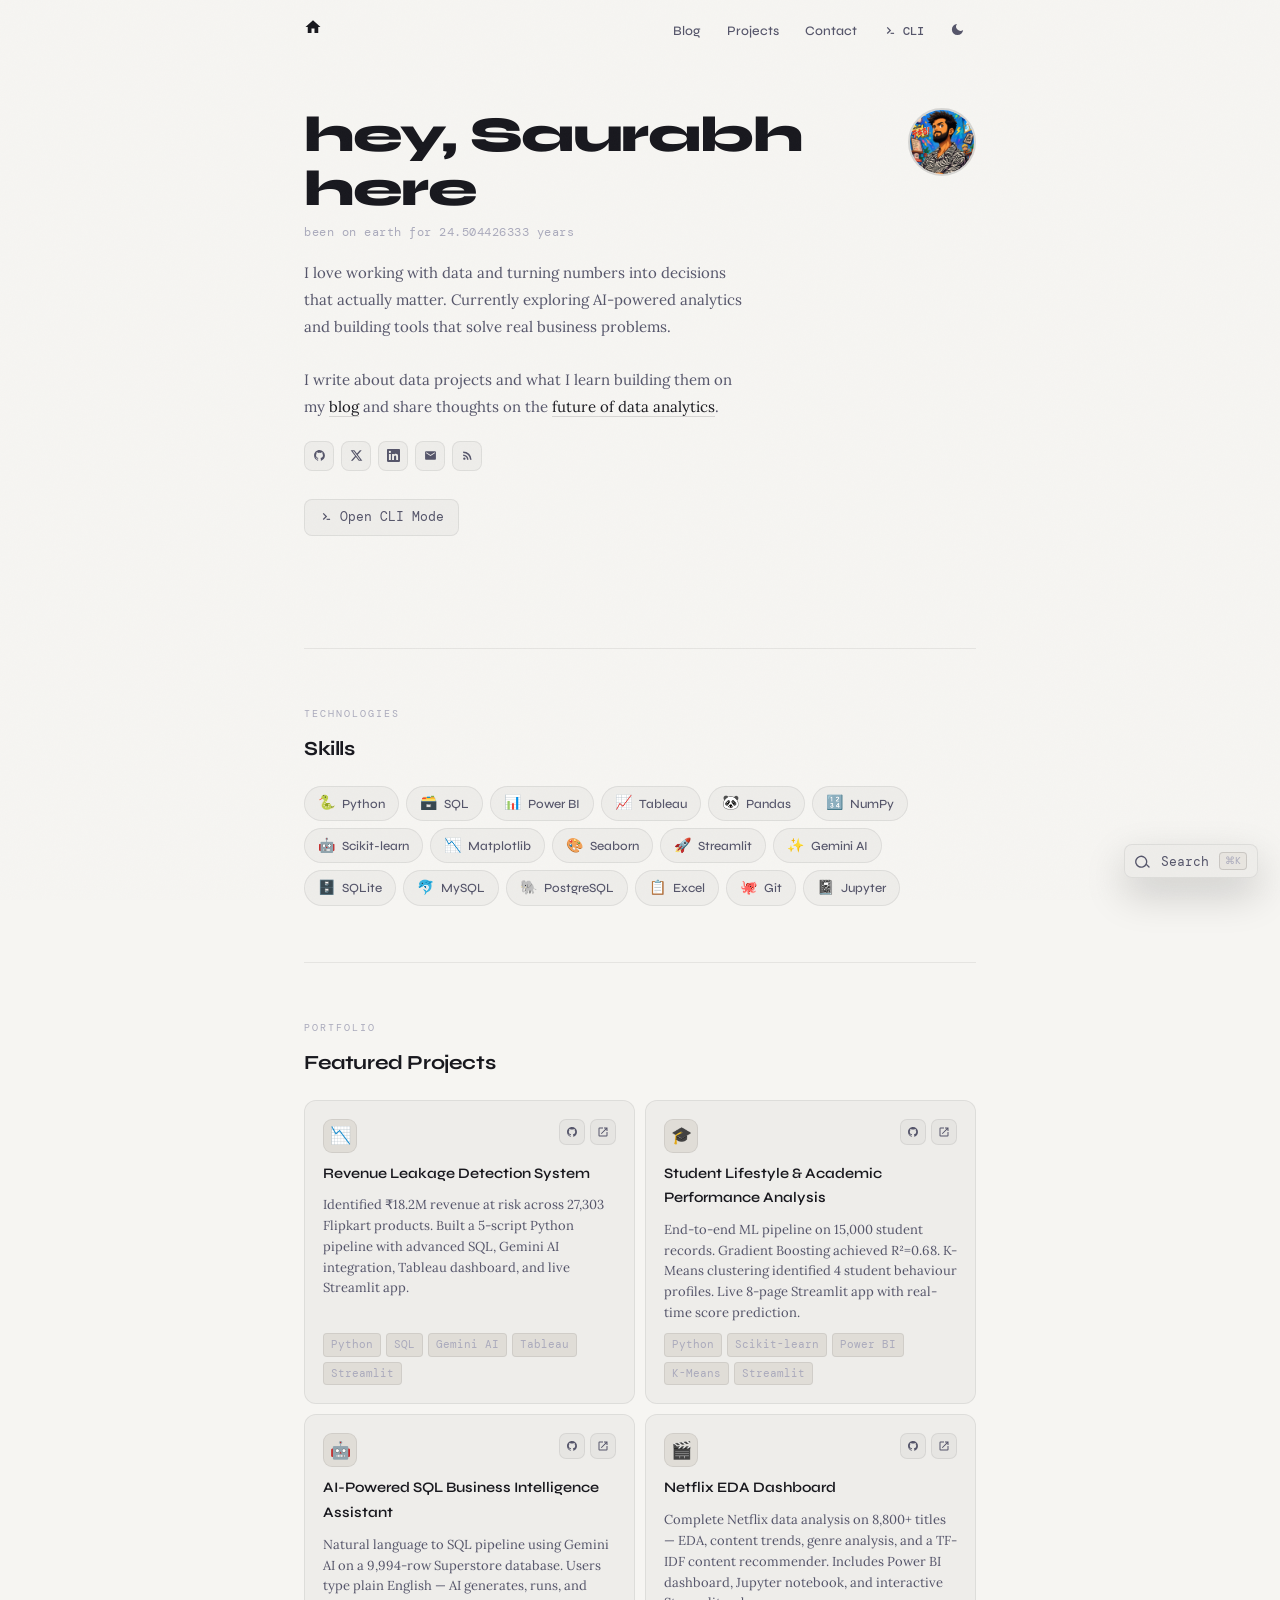
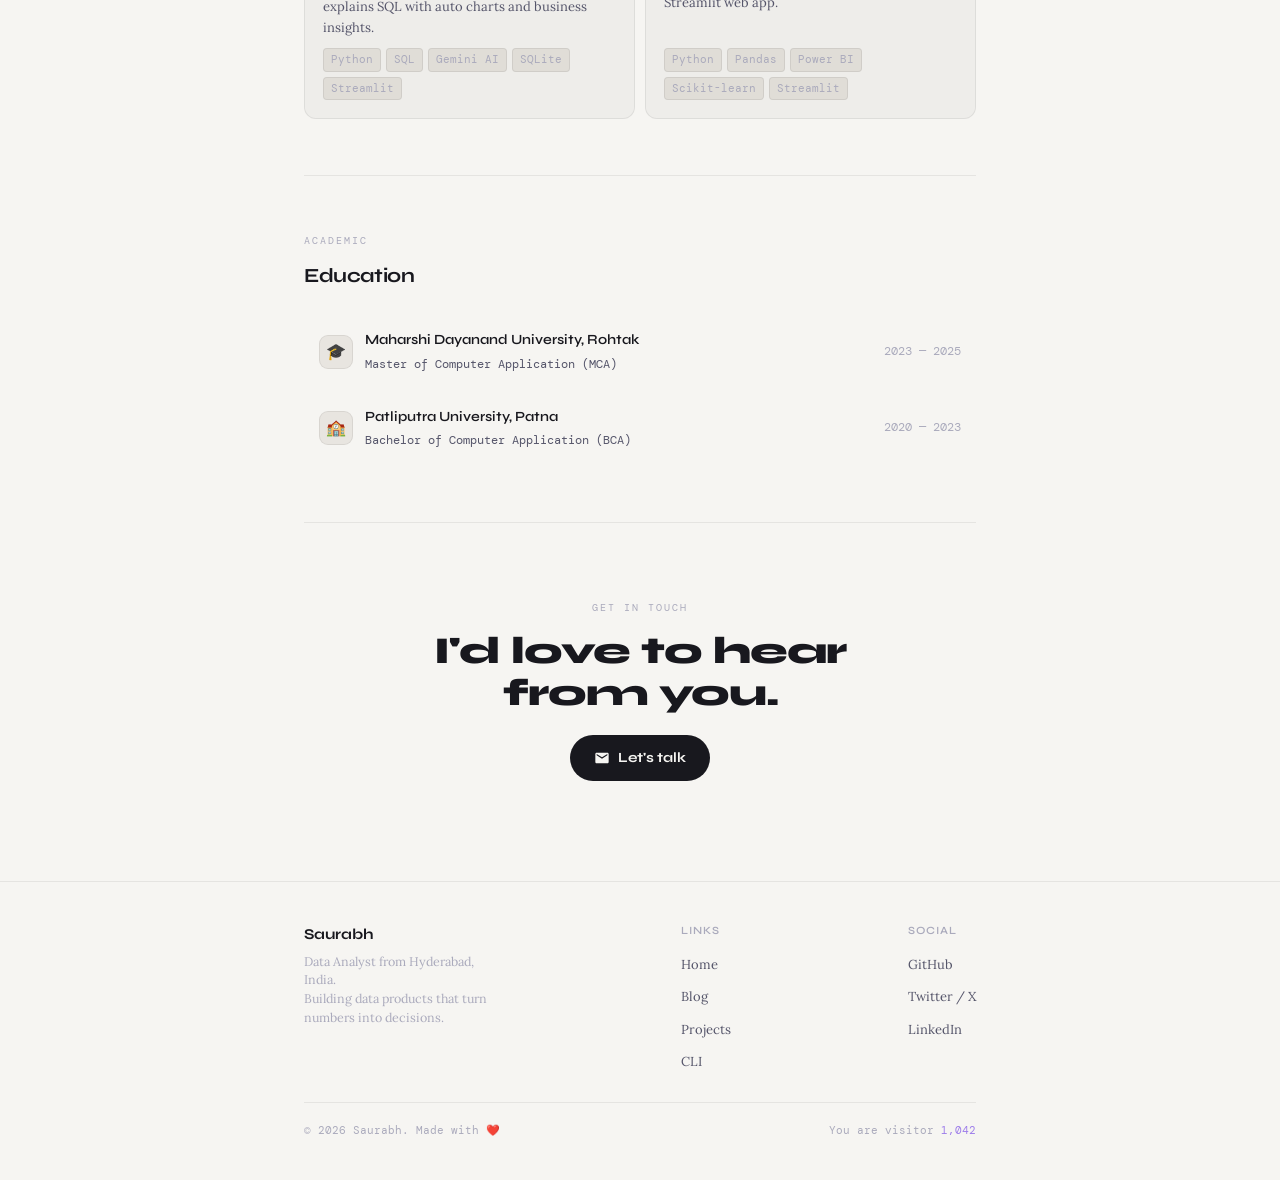
==== commit d0e4dad3: "fix: blog link" ====
--- a/index.html
+++ b/index.html
@@ -75,7 +75,7 @@
   and building tools that solve real business problems.<br><br>
           I write about data projects and what I learn building them on 
   my <a href="pages/blog.html">blog</a> and share thoughts on the
-          <a href="https://twitter.com/" target="_blank" rel="noopener">future of data analytics</a>.
+          <a href="pages/posts/future-of-data-analytics.html" target="_blank" rel="noopener">future of data analytics</a>.
         </p>
         <div class="social-row">
           <a href="https://github.com/SaurabhAnand56" target="_blank" rel="noopener" class="soc-link" title="GitHub">
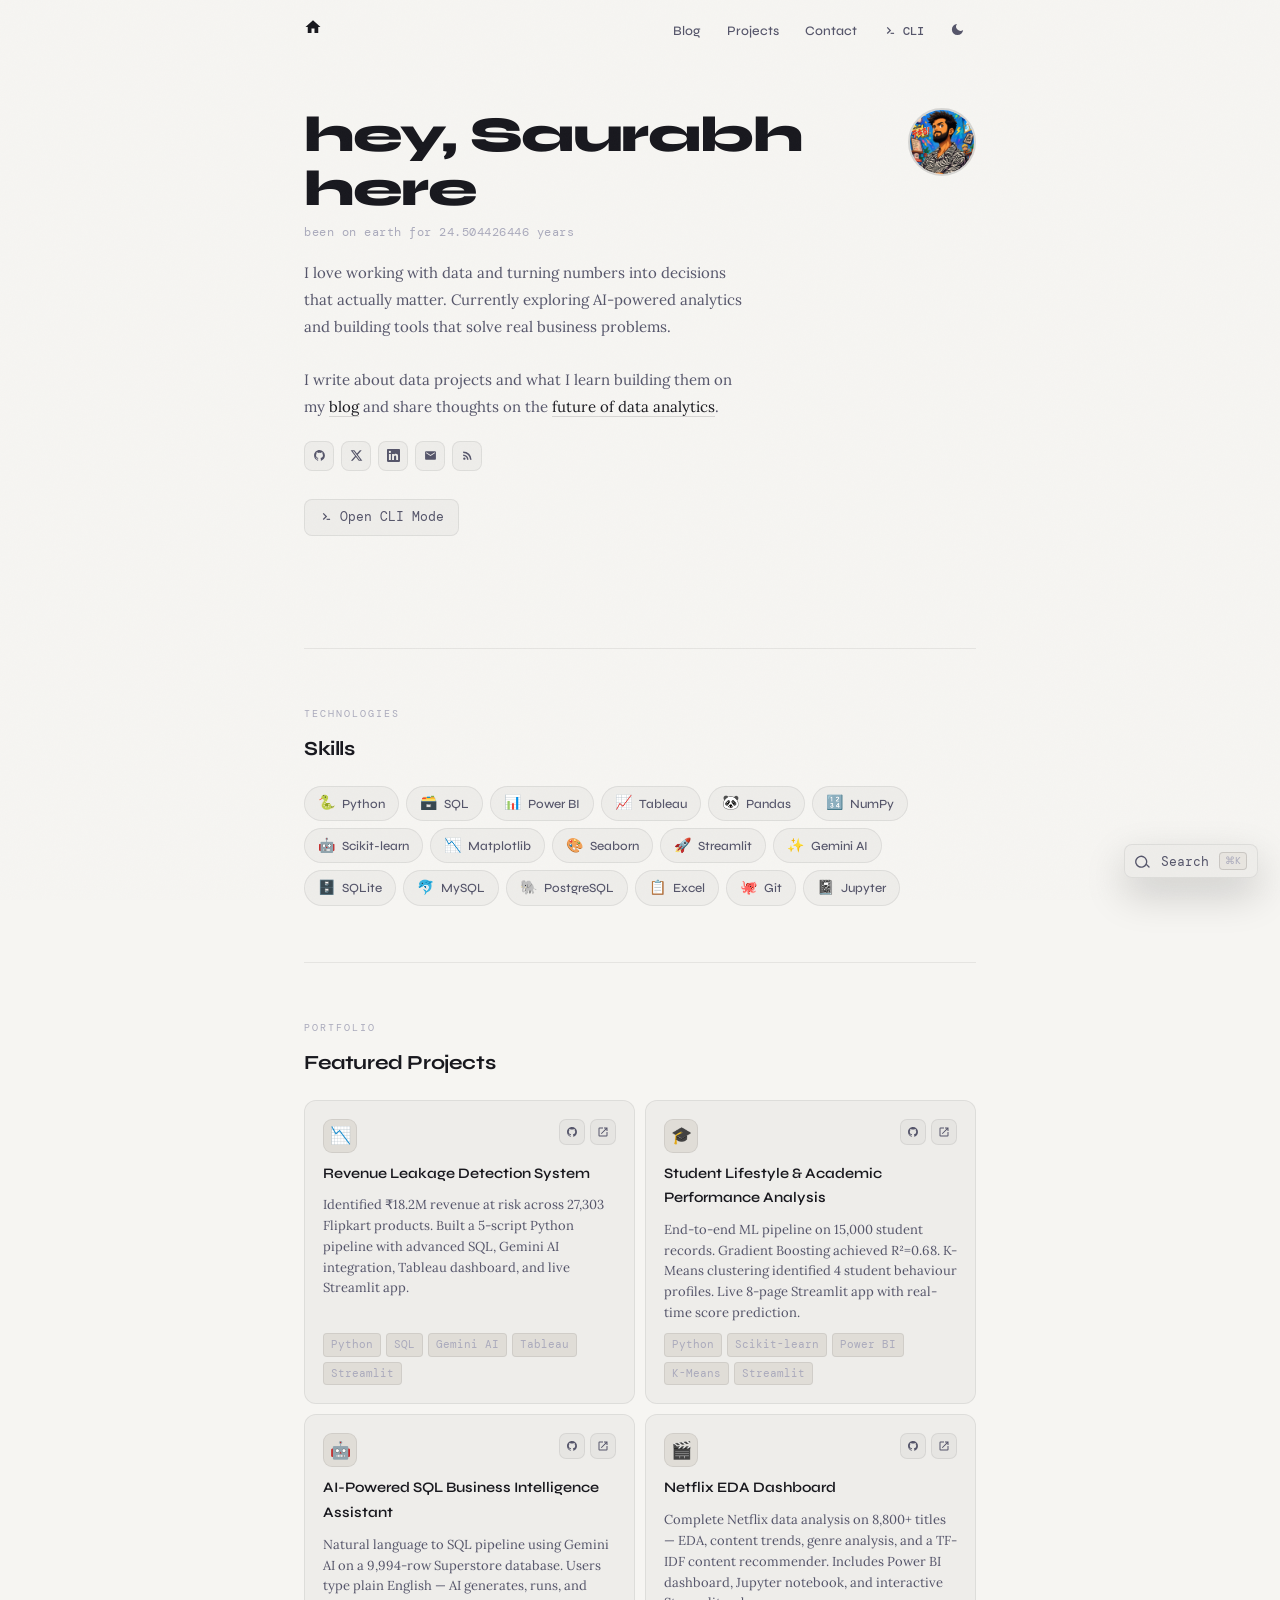
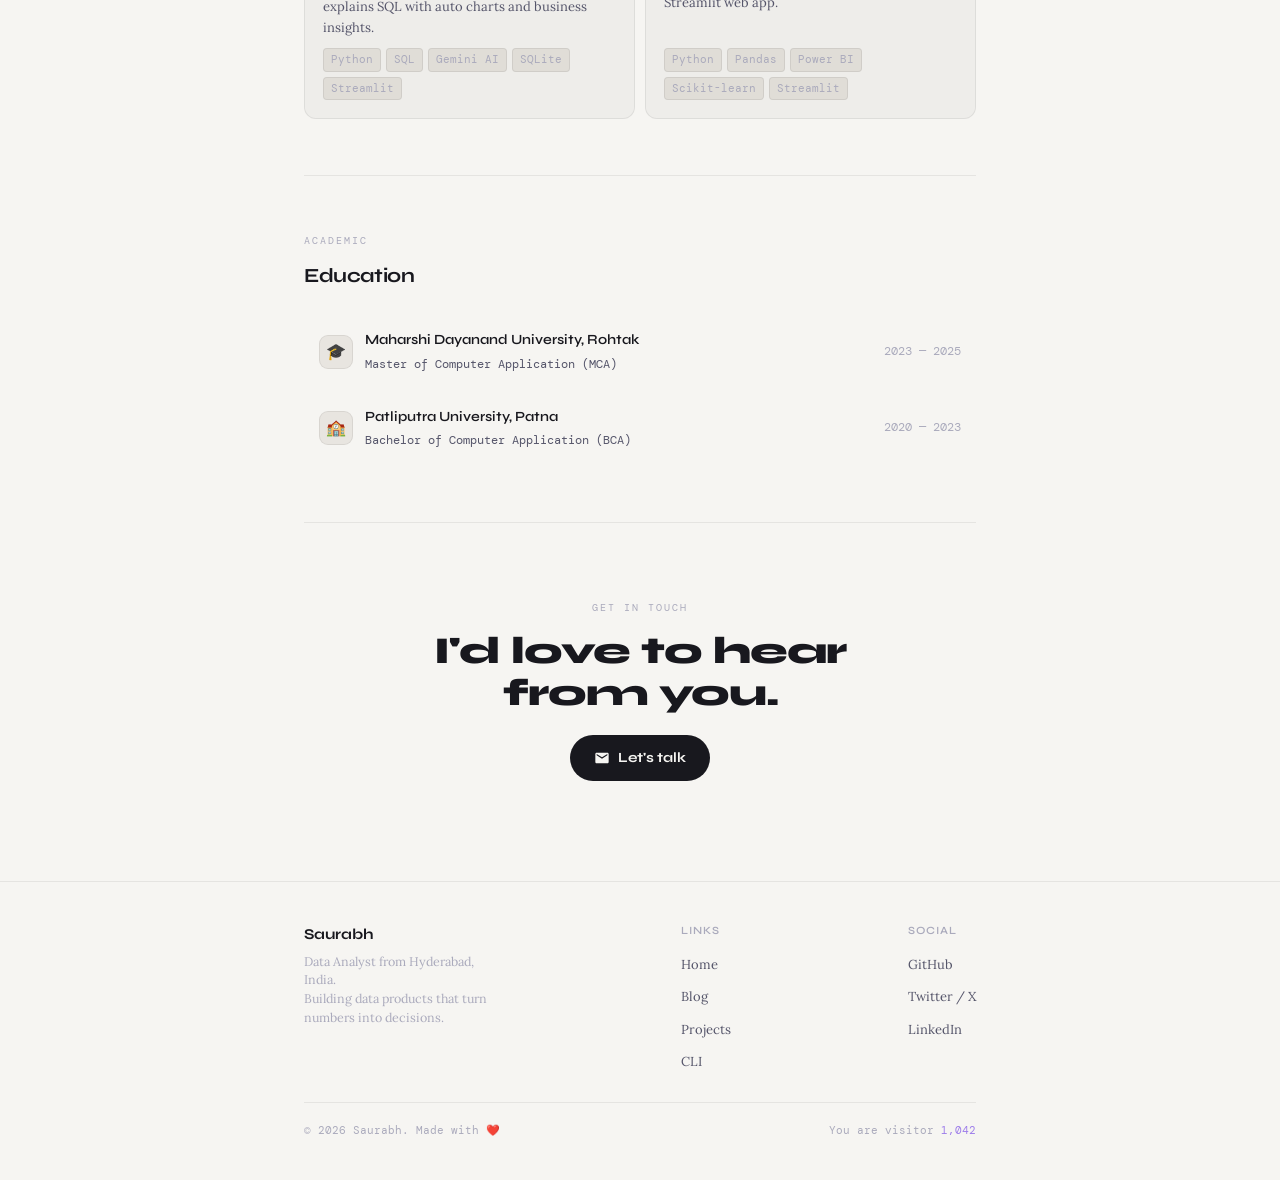
==== commit 5ac89768: "add rss feed, update index and blog headers, add gitignore" ====
--- a/index.html
+++ b/index.html
@@ -5,6 +5,7 @@
   <meta name="viewport" content="width=device-width, initial-scale=1.0" />
   <title>Saurabh — Data Analyst</title>
   <meta name="description" content="Data Analyst with a passion for extracting insights from data." />
+  <link rel="alternate" type="application/rss+xml" title="Blog — Saurabh" href="https://saurabhanand56.github.io/feed.xml" />
   <link rel="icon" type="image/png" href="assets/photo1.png">
   <link rel="preconnect" href="https://fonts.googleapis.com" />
   <link rel="preconnect" href="https://fonts.gstatic.com" crossorigin />
@@ -90,7 +91,7 @@
           <a href="mailto:saurabhcimage@gmail.com" class="soc-link" title="Email">
             <svg viewBox="0 0 24 24"><path d="M20 4H4c-1.1 0-2 .9-2 2v12c0 1.1.9 2 2 2h16c1.1 0 2-.9 2-2V6c0-1.1-.9-2-2-2zm0 4-8 5-8-5V6l8 5 8-5v2z"/></svg>
           </a>
-          <a href="#" class="soc-link" title="RSS Feed">
+          <a href="feed.xml" class="soc-link" title="RSS Feed">
             <svg viewBox="0 0 24 24"><path d="M6.18 15.64a2.18 2.18 0 0 1 2.18 2.18C8.36 19.01 7.38 20 6.18 20 4.98 20 4 19.01 4 17.82a2.18 2.18 0 0 1 2.18-2.18M4 4.44A15.56 15.56 0 0 1 19.56 20h-2.83A12.73 12.73 0 0 0 4 7.27V4.44m0 5.66a9.9 9.9 0 0 1 9.9 9.9h-2.83A7.07 7.07 0 0 0 4 12.93V10.1z"/></svg>
           </a>
         </div>
--- a/css/style.css
+++ b/css/style.css
@@ -475,11 +475,12 @@
   padding:20px 14px;border-radius:var(--radius);
   border-bottom:1px solid var(--border);
   border:1px solid transparent;border-bottom:1px solid var(--border);
+  border-top:1px solid transparent;
   transition:all .2s;gap:20px;
   text-decoration:none;color:inherit;
   cursor:pointer;
 }
-.blog-item:first-child{border-top:1px solid var(--border)}
+.blog-item.first-visible{border-top-color:var(--border)}
 .blog-item:hover{
   background:var(--surface);
   border-color:var(--border);
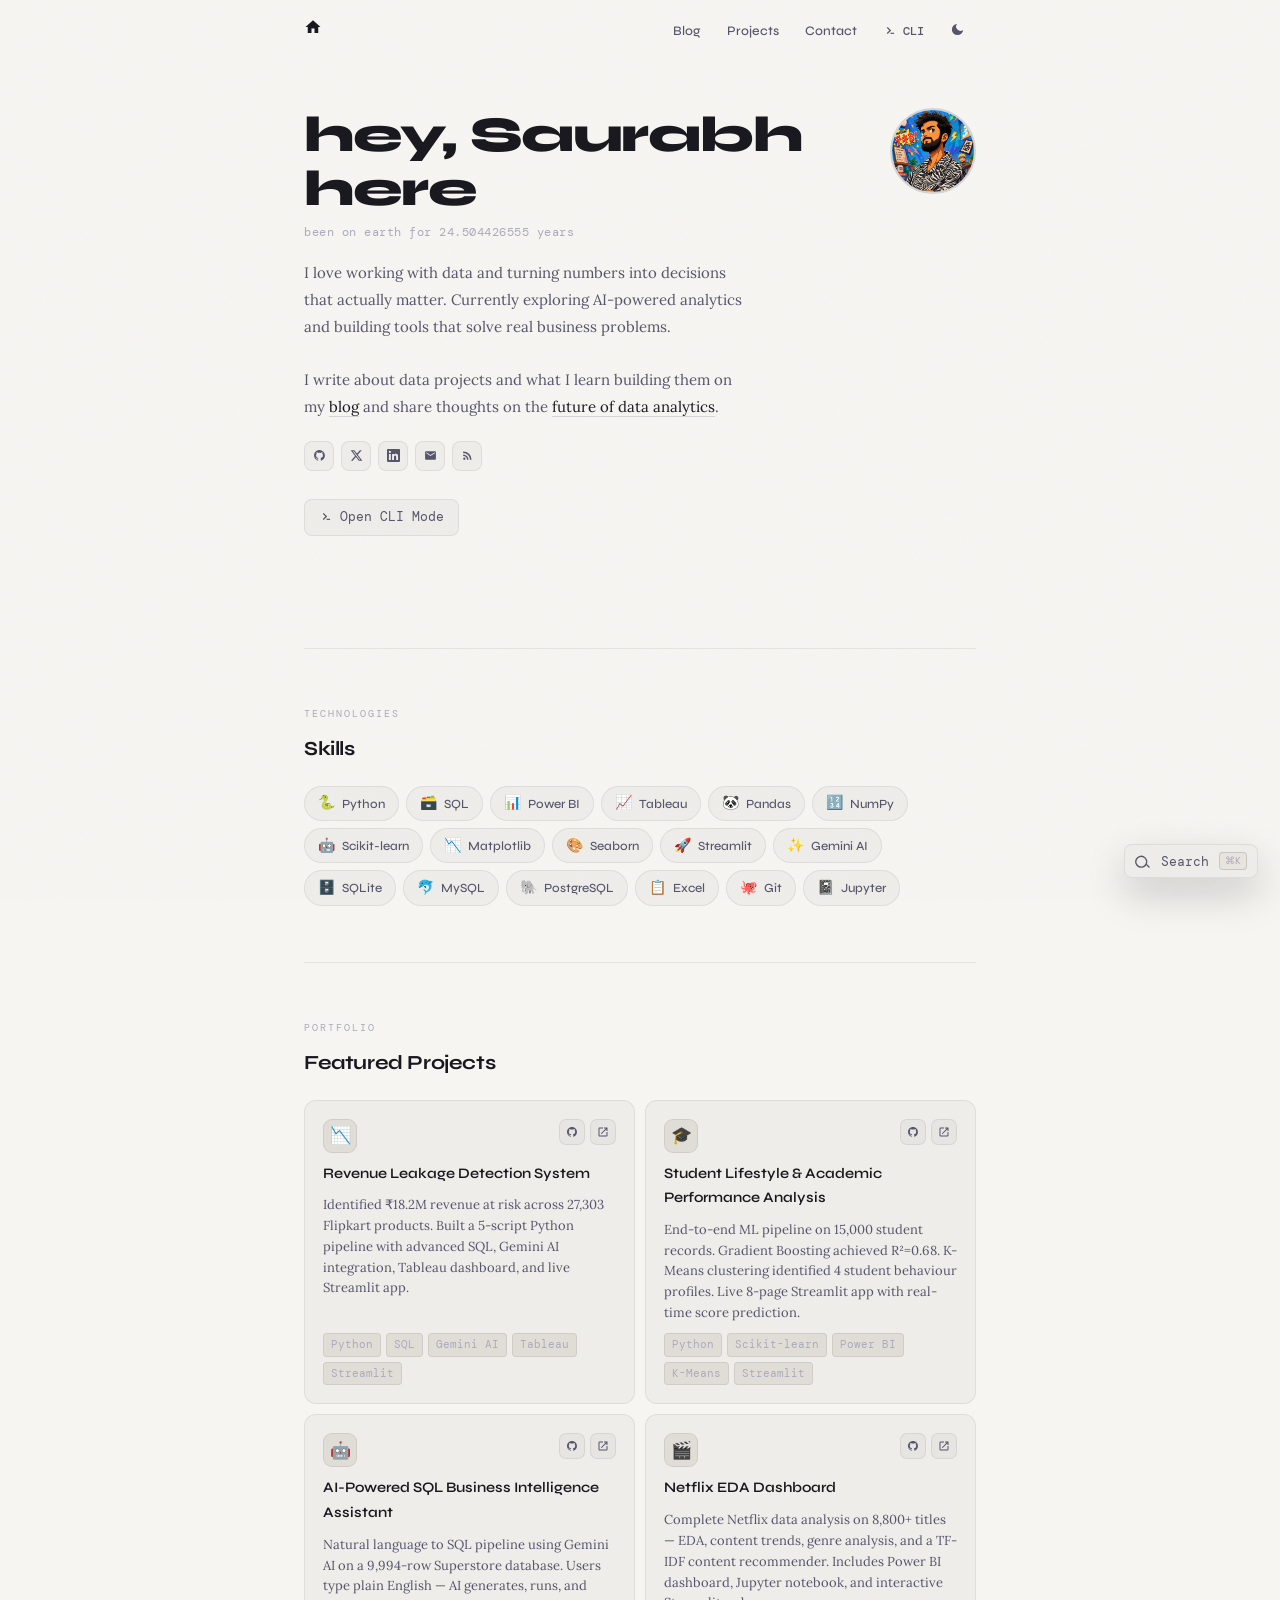
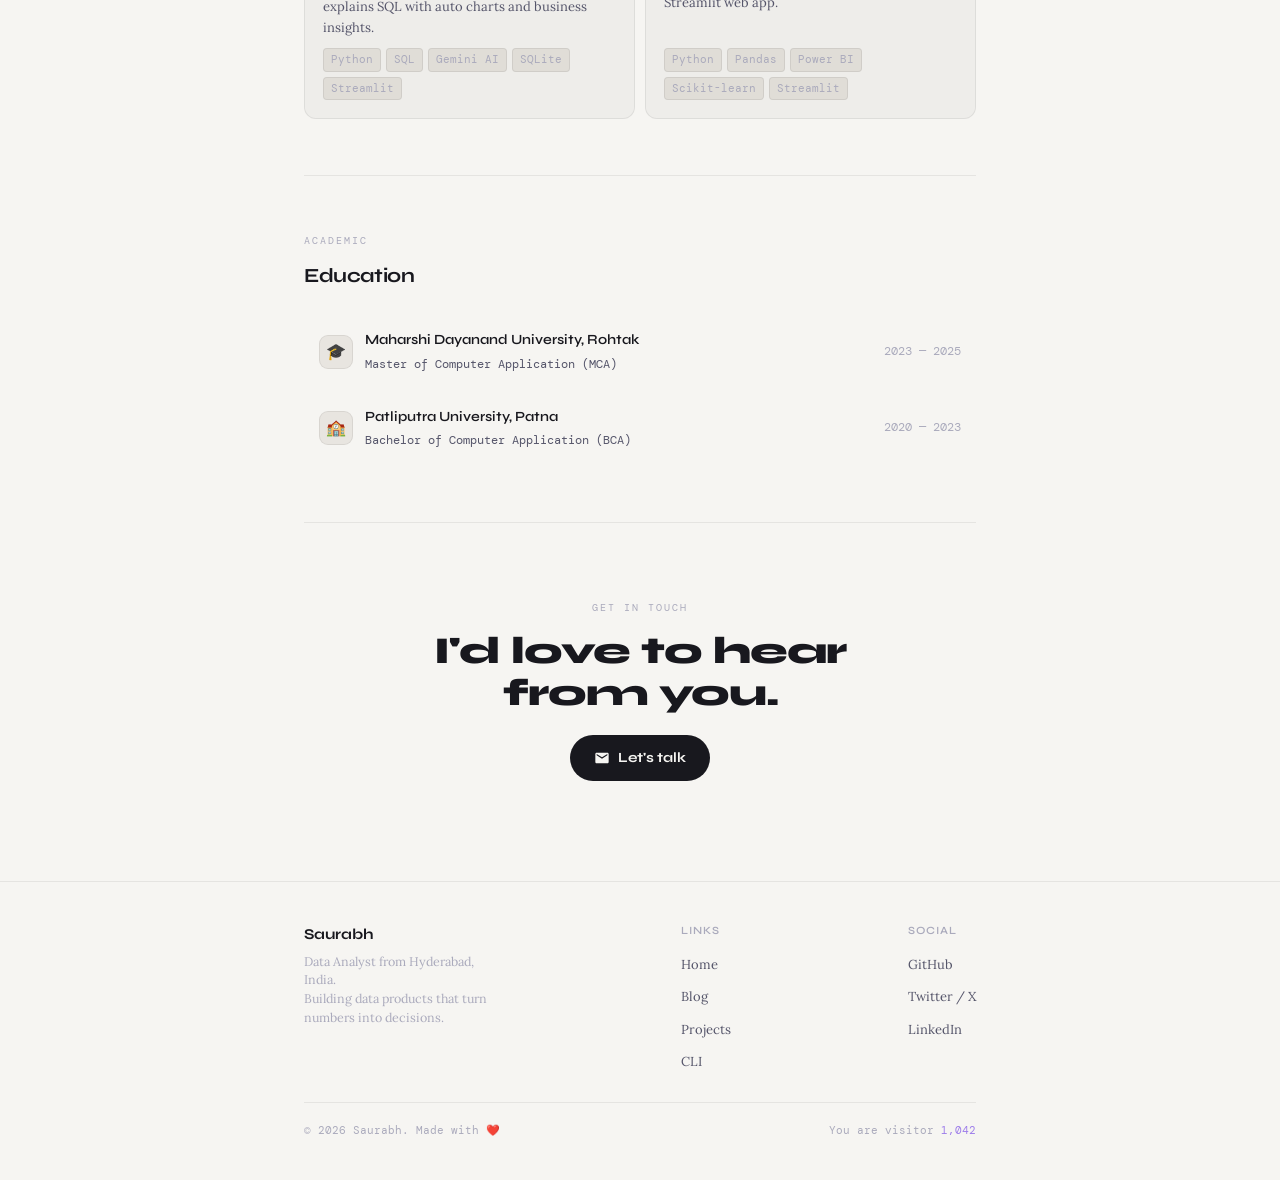
==== commit e2e91b7f: "Polish portfolio layout and blog pages" ====
--- a/index.html
+++ b/index.html
@@ -344,6 +344,7 @@
   </button>
 </nav>
 
+<!-- SEARCH SHORTCUT -->
 <button class="search-float-btn" data-search-trigger title="Search (⌘K)">
   <svg viewBox="0 0 24 24"><path d="M21 21l-4.35-4.35M16.65 16.65A7.5 7.5 0 1 0 2 9.5a7.5 7.5 0 0 0 14.65 7.15z" stroke="currentColor" stroke-width="2" fill="none" stroke-linecap="round"/></svg>
   Search
@@ -368,6 +369,7 @@
   </div>
 </div>
 
+<!-- SCRIPTS -->
 <script src="js/main.js"></script>
 </body>
 </html>
--- a/css/style.css
+++ b/css/style.css
@@ -200,7 +200,7 @@
 
 /* ── PROFILE FLIP CARD ── */
 .flip-wrap{
-  position:relative;width:68px;height:68px;
+  position:relative;width:86px;height:86px;
   flex-shrink:0;perspective:700px;
 }
 .flip-inner{
@@ -498,7 +498,7 @@
 }
 .blog-excerpt{
   font-size:13px;color:var(--text2);line-height:1.6;
-  display:-webkit-box;-webkit-line-clamp:2;
+  display:-webkit-box;line-clamp:2;-webkit-line-clamp:2;
   -webkit-box-orient:vertical;overflow:hidden;
 }
 .blog-r{
@@ -722,8 +722,10 @@
 
 /* ── RESPONSIVE ── */
 @media(max-width:580px){
+  .hero{padding-bottom:30px}
   .hero-top{flex-direction:column-reverse}
-  .flip-wrap{width:58px;height:58px}
+  .hero + .wrap .sec-divider:first-child{margin:32px 0}
+  .flip-wrap{width:82px;height:82px}
   .proj-grid{grid-template-columns:1fr}
   .nav-right{display:none}
   .nav-toggle{display:flex}
